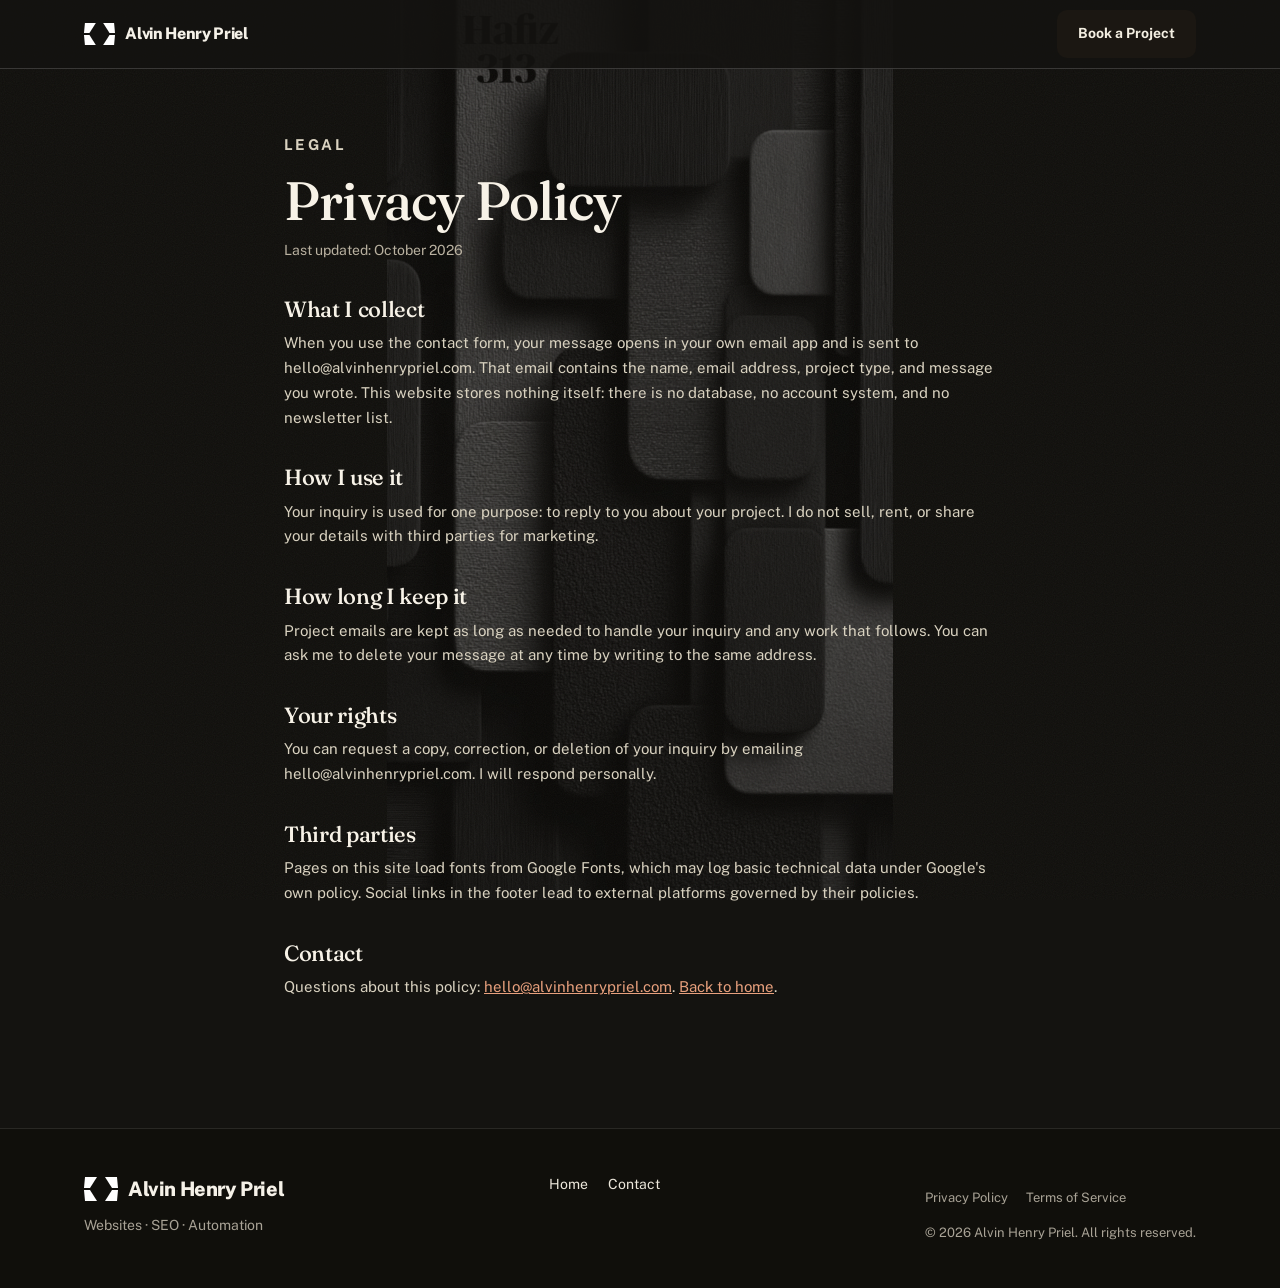
==== privacy.html @ 28865b1a "Redesign: editorial system, Public Sans, services-as-system, feature work layout, approach/tools/exp" ====
<!DOCTYPE html>
<html lang="en">
<head>
<meta charset="UTF-8" />
<meta name="viewport" content="width=device-width, initial-scale=1.0" />
<title>Privacy Policy · Alvin Henry Priel</title>
<meta name="description" content="Privacy policy for alvinhenrypriel.com. How contact inquiries are handled." />
<link rel="preconnect" href="https://fonts.googleapis.com">
<link rel="preconnect" href="https://fonts.gstatic.com" crossorigin>
<link href="https://fonts.googleapis.com/css2?family=Fraunces:opsz,wght@9..144,400;9..144,500;9..144,600&family=Public+Sans:wght@400;500;600;700;800&display=swap" rel="stylesheet">
<link rel="stylesheet" href="styles.css">
<link rel="icon" href="assets/logo-mark.svg" type="image/svg+xml">
</head>
<body>
<a class="skip" href="#main">Skip to content</a>
<header class="site-header">
  <div class="wrap header-inner">
    <a href="index.html#home" class="brand" aria-label="Alvin Henry Priel home">
      <img class="brand-mark-img" src="assets/logo-mark.svg" alt="" width="34" height="24" />
      <span class="brand-name">Alvin Henry Priel</span>
    </a>
    <div class="header-actions">
      <a href="index.html#contact" class="btn btn-dark btn-sm">Book a Project</a>
    </div>
  </div>
</header>
<main id="main">
  <div class="wrap legal">
    <p class="kicker">Legal</p>
    <h1>Privacy Policy</h1>
    <p class="updated">Last updated: October 2026</p>
    <h2>What I collect</h2>
    <p>When you use the contact form, your message opens in your own email app and is sent to hello@alvinhenrypriel.com. That email contains the name, email address, project type, and message you wrote. This website stores nothing itself: there is no database, no account system, and no newsletter list.</p>
    <h2>How I use it</h2>
    <p>Your inquiry is used for one purpose: to reply to you about your project. I do not sell, rent, or share your details with third parties for marketing.</p>
    <h2>How long I keep it</h2>
    <p>Project emails are kept as long as needed to handle your inquiry and any work that follows. You can ask me to delete your message at any time by writing to the same address.</p>
    <h2>Your rights</h2>
    <p>You can request a copy, correction, or deletion of your inquiry by emailing hello@alvinhenrypriel.com. I will respond personally.</p>
    <h2>Third parties</h2>
    <p>Pages on this site load fonts from Google Fonts, which may log basic technical data under Google's own policy. Social links in the footer lead to external platforms governed by their policies.</p>
    <h2>Contact</h2>
    <p>Questions about this policy: <a href="mailto:hello@alvinhenrypriel.com">hello@alvinhenrypriel.com</a>. <a href="index.html#home">Back to home</a>.</p>
  </div>
</main>
<footer class="footer">
  <div class="wrap footer-inner">
    <div class="foot-brand">
      <p class="foot-logo"><img src="assets/logo-mark.svg" alt="Alvin Henry Priel logo" width="40" height="28" /><span>Alvin Henry Priel</span></p>
      <p class="foot-sub">Websites · SEO · Automation</p>
    </div>
    <nav class="foot-nav" aria-label="Footer">
      <a href="index.html#home">Home</a>
      <a href="index.html#contact">Contact</a>
    </nav>
    <div class="foot-right">
      <div class="foot-legal">
        <a href="privacy.html">Privacy Policy</a>
        <a href="terms.html">Terms of Service</a>
      </div>
      <p class="foot-small">© <span id="year">2026</span> Alvin Henry Priel. All rights reserved.</p>
    </div>
  </div>
</footer>
<script>document.getElementById('year').textContent=new Date().getFullYear();</script>
</body>
</html>
---- styles.css ----
/* Alvin Henry Priel, editorial system.
   Texture backdrop, warm paper surfaces, one vermilion accent.
   Borders carry separation. No shadows, no gradients. */
:root{
  --paper:#F3EEE1;
  --paper-deep:#EAE2D2;
  --card:#F6F1E6;
  --ink:#1B1712;
  --ink-soft:#3A332A;
  --muted:#6E6455;
  --line:#D8CDB6;
  --line-light:rgba(255,255,255,.16);
  --accent:#C7430D;
  --accent-deep:#9E3206;
  --moss:#2F6B4F;
  --form-bg:#171D24;
  --form-field:#20272F;
  --form-line:#333E48;
  --form-text:#F2F5F4;
  --form-dim:#8A96A1;
  --form-focus:#22DD77;
  --form-btn:#00D563;
  --radius:12px;
  --radius-sm:8px;
  --font-display:"Fraunces",Georgia,"Times New Roman",serif;
  --font-body:"Public Sans",-apple-system,"Segoe UI",Roboto,sans-serif;
  --wrap:1160px;
}
*{box-sizing:border-box}
html{scroll-behavior:smooth}
body{
  margin:0;color:#F3EEE2;
  font-family:var(--font-body);font-size:16px;line-height:1.65;
  -webkit-font-smoothing:antialiased;overflow-x:hidden;
  background-color:#141310;
  background-image:url("assets/section-bg.jpg");
  background-size:contain;background-position:center top;background-repeat:no-repeat;
  background-attachment:fixed;
}
body::before{
  content:"";position:fixed;inset:0;pointer-events:none;z-index:0;
  background:rgba(15,14,11,.70);
}
body::after{
  content:"";position:fixed;inset:0;pointer-events:none;z-index:0;opacity:.06;
  background-image:url("data:image/svg+xml,%3Csvg xmlns='http://www.w3.org/2000/svg' width='140' height='140'%3E%3Cfilter id='n'%3E%3CfeTurbulence type='fractalNoise' baseFrequency='.9' numOctaves='2'/%3E%3C/filter%3E%3Crect width='140' height='140' filter='url(%23n)' opacity='.9'/%3E%3C/svg%3E");
}
main,.site-header,.footer{position:relative;z-index:1}
h1,h2,h3{font-family:var(--font-display);line-height:1.06;letter-spacing:-.015em;margin:0;font-weight:500}
p{margin:0}
a{color:inherit}
img{max-width:100%;display:block}
.wrap{max-width:var(--wrap);margin:0 auto;padding:0 24px}
.skip{position:absolute;left:-999px;background:var(--ink);color:#fff;padding:8px 14px;z-index:99}
.skip:focus{left:12px;top:12px}
:focus-visible{outline:2px solid var(--accent);outline-offset:3px}

/* header */
.site-header{position:sticky;top:0;z-index:50;background:rgba(20,19,16,.88);border-bottom:1px solid var(--line-light)}
.header-inner{display:flex;align-items:center;justify-content:space-between;height:68px}
.brand{display:flex;align-items:center;gap:10px;text-decoration:none}
.brand-mark-img{display:block;height:22px;width:auto}
.brand-name{font-weight:800;font-size:16px;letter-spacing:-.02em;font-family:var(--font-body);color:#F5F1E8}
.desktop-nav{display:flex;gap:28px}
.nav-link{text-decoration:none;font-size:14px;font-weight:600;color:#D8D2C2;padding:6px 0;border-bottom:2px solid transparent}
.nav-link.is-active,.nav-link:hover{color:#fff;border-color:var(--accent)}
.header-actions{display:flex;align-items:center;gap:12px}
.menu-btn{display:none;background:none;border:1px solid rgba(255,255,255,.25);border-radius:var(--radius-sm);width:42px;height:42px;cursor:pointer;flex-direction:column;gap:6px;align-items:center;justify-content:center}
.menu-btn span{display:block;width:18px;height:2px;background:#fff}
.mobile-menu{border-top:1px solid rgba(255,255,255,.12);padding:12px 24px 20px;background:#171512}
.mobile-menu nav{display:flex;flex-direction:column;gap:4px}
.mobile-menu a{padding:12px 4px;text-decoration:none;font-weight:600;font-size:18px;border-bottom:1px solid rgba(255,255,255,.12);color:#F5F1E8}
.mobile-menu a.btn{border:none;margin-top:12px;text-align:center}

/* buttons */
.btn{display:inline-flex;align-items:center;justify-content:center;gap:8px;text-decoration:none;font-weight:700;font-size:15px;padding:15px 26px;border-radius:10px;border:1px solid transparent;cursor:pointer;transition:background .18s ease,border-color .18s ease}
.btn-dark{background:var(--ink);color:var(--paper)}
.btn-dark:hover{background:#000}
.btn-accent{background:var(--accent);color:#fff}
.btn-accent:hover{background:var(--accent-deep)}
.btn-ghost{border-color:rgba(255,255,255,.3);background:transparent;color:#fff}
.btn-ghost:hover{border-color:#fff}
.btn-sm{padding:11px 20px;font-size:14px}
.btn-full{width:100%}
.center{justify-content:center}

/* hero */
.hero{padding:88px 24px 32px;position:relative;z-index:1}
.hero-grid{display:grid;grid-template-columns:1.1fr .9fr;gap:64px;align-items:center}
.hero-name{font-size:clamp(52px,7.5vw,100px);color:#F7F2E7;text-shadow:0 2px 24px rgba(0,0,0,.45)}
.hero-role{margin-top:18px;font-size:13px;font-weight:700;letter-spacing:.14em;text-transform:uppercase;color:#E8A07D}
.hero-statement{font-family:var(--font-display);font-size:clamp(25px,3.2vw,38px);line-height:1.16;margin-top:18px;color:#F7F2E7;text-shadow:0 2px 20px rgba(0,0,0,.4)}
.hero-statement::after{content:"";display:block;width:56px;height:3px;background:var(--accent);margin-top:20px;border-radius:2px}
.hero-sub{margin-top:20px;color:#D9D2C0;font-size:17px;max-width:44ch}
.hero-ctas{display:flex;gap:12px;margin-top:30px;flex-wrap:wrap}
.hero-meta{display:flex;gap:36px;margin-top:38px;padding-top:24px;border-top:1px solid var(--line-light)}
.meta-item strong{display:block;font-size:14px;color:#F3EEE2}
.meta-item span{font-size:13px;color:#B9B1A0}

/* portrait, editorial frame */
.hero-visual{position:relative}
.portrait-frame{position:relative;margin:0;background:#23211B;border-radius:14px;overflow:hidden;border:1px solid rgba(255,255,255,.16);aspect-ratio:4/5;max-width:400px;margin-left:auto}
.portrait-frame img{width:100%;height:100%;object-fit:cover;object-position:center 18%;position:relative;z-index:2}
.portrait-frame img.img-missing{display:none}
.portrait-fallback{position:absolute;inset:0;display:flex;flex-direction:column;align-items:center;justify-content:center;gap:14px;background:#23211B;color:#CDC7B8;text-align:center;padding:24px}
.pf-initials{font-family:var(--font-display);font-size:64px}
.pf-note{font-size:13px;line-height:1.5}
.pf-note code{background:rgba(255,255,255,.12);padding:2px 6px;border-radius:6px}
.portrait-caption{position:absolute;left:14px;bottom:14px;z-index:3;background:var(--paper);border:1px solid var(--line);border-radius:var(--radius-sm);padding:8px 14px;font-size:13px;font-weight:600;color:var(--ink);display:flex;align-items:center;gap:8px}
.portrait-caption .dot{width:8px;height:8px;border-radius:50%;background:var(--moss);display:inline-block}
.hero-rule{display:flex;align-items:center;gap:14px;margin-top:60px;padding:18px 0;border-top:1px solid var(--line-light);border-bottom:1px solid var(--line-light);font-family:var(--font-display);font-size:18px;letter-spacing:.02em;color:#EDE6D4}
.hero-rule i{color:var(--accent);font-style:normal}

/* sections */
.section{padding:88px 0;position:relative;z-index:1}
.section-band{background:rgba(20,19,15,.42);border-top:1px solid rgba(255,255,255,.10);border-bottom:1px solid rgba(255,255,255,.10)}
.kicker{font-size:12px;font-weight:700;letter-spacing:.16em;text-transform:uppercase;color:#E8875A;margin:0 0 14px}
.section-title{font-size:clamp(30px,4vw,50px);max-width:18ch;color:#F7F2E7;text-shadow:0 2px 22px rgba(0,0,0,.5)}
.section-lead{color:#CFC7B4;margin-top:14px;max-width:58ch;font-size:17px}
.narrow{max-width:780px}

/* services as one system */
.system-flow{margin-top:36px;border:1px solid var(--line-light);border-radius:var(--radius);padding:22px 24px;background:rgba(18,17,13,.55)}
.flow-label{font-size:12px;font-weight:700;letter-spacing:.14em;text-transform:uppercase;color:#B9B1A0;margin-bottom:12px}
.flow-track{display:flex;flex-wrap:wrap;align-items:center;gap:10px;font-weight:700;font-size:15px;color:#F5F1E8}
.flow-track .sep{color:var(--accent);font-weight:400}
.flow-note{margin-top:12px;font-size:14px;color:#B9B1A0}
.service-rows{margin-top:8px;border-top:1px solid var(--line-light)}
.service-row{display:grid;grid-template-columns:88px 1fr;gap:24px;padding:36px 0;border-bottom:1px solid var(--line-light)}
.service-no{font-family:var(--font-display);font-size:15px;color:#E8A07D;padding-top:6px}
.service-row h3{font-size:clamp(24px,2.8vw,32px);margin-bottom:10px;color:#F7F2E7}
.service-row .lede{font-size:16px;color:#D9D2C0;max-width:60ch}
.cap-list{list-style:none;margin:20px 0 0;padding:0;display:flex;flex-wrap:wrap;gap:8px}
.cap-list li{font-size:13px;font-weight:600;color:#EDE6D4;border:1px solid var(--line-light);border-radius:6px;padding:8px 13px;background:rgba(255,255,255,.04)}

/* work, editorial feature layout */
.work-head{display:flex;justify-content:space-between;gap:32px;align-items:end;flex-wrap:wrap}
.work-feature{margin-top:44px;border:1px solid var(--line-light);border-radius:var(--radius);overflow:hidden;background:rgba(18,17,13,.55)}
.work-feature img{width:100%;aspect-ratio:16/10;object-fit:cover;object-position:top center}
.work-feature-body{display:grid;grid-template-columns:1fr 1fr;gap:32px;padding:34px}
.work-feature-body h3{font-size:clamp(24px,3vw,34px);color:#F7F2E7;margin-bottom:10px}
.work-feature-body p{color:#CFC7B4;font-size:15px}
.work-cat{display:inline-block;font-size:11px;font-weight:700;letter-spacing:.14em;text-transform:uppercase;color:#E8A07D;margin-bottom:12px}
.work-duo{display:grid;grid-template-columns:1fr 1fr;gap:20px;margin-top:20px}
.work-card{border:1px solid var(--line-light);border-radius:var(--radius);overflow:hidden;background:rgba(18,17,13,.55)}
.work-card img{width:100%;aspect-ratio:4/3;object-fit:cover;object-position:top center;display:block}
.work-card img.fit-tall{object-fit:contain;object-position:center;background:#171512}
.work-card-body{padding:26px}
.work-card-body h3{font-size:22px;color:#F7F2E7;margin-bottom:8px}
.work-card-body p{font-size:14px;color:#CFC7B4}
.text-btn{display:inline-block;margin-top:16px;font-weight:700;font-size:14px;color:#F5F1E8;text-decoration:none;border-bottom:2px solid var(--accent);padding-bottom:2px;background:none;border-top:none;border-left:none;border-right:none;cursor:pointer;font-family:var(--font-body)}
.text-btn:hover{color:#E8A07D}

/* approach */
.principles{margin-top:36px;border-top:1px solid var(--line-light)}
.principle{display:grid;grid-template-columns:140px 1fr;gap:24px;padding:28px 0;border-bottom:1px solid var(--line-light);align-items:baseline}
.principle h3{font-size:13px;font-weight:700;letter-spacing:.16em;text-transform:uppercase;font-family:var(--font-body);color:#E8A07D}
.principle p{font-family:var(--font-display);font-size:clamp(20px,2.4vw,27px);line-height:1.35;color:#F7F2E7;max-width:30ch}

/* process stair-step */
.steps{list-style:none;margin:48px 0 0;padding:0 0 80px;display:grid;grid-template-columns:repeat(5,1fr);gap:16px;position:relative}
.steps::before{content:"";position:absolute;top:34px;left:4%;right:4%;height:2px;background:rgba(255,255,255,.22);z-index:0}
.step{position:relative;z-index:1;background:var(--card);color:var(--ink);border:1px solid var(--line);border-radius:var(--radius);padding:22px 18px}
.steps .step:nth-child(2){transform:translateY(18px)}
.steps .step:nth-child(3){transform:translateY(36px)}
.steps .step:nth-child(4){transform:translateY(54px)}
.steps .step:nth-child(5){transform:translateY(72px)}
.step-no{font-family:var(--font-display);font-size:13px;font-weight:600;background:var(--ink);color:var(--paper);display:inline-block;padding:6px 10px;border-radius:8px;margin-bottom:14px}
.step:nth-child(3) .step-no{background:var(--accent)}
.step h3{font-size:22px;margin-bottom:8px}
.step p{font-size:14px;color:var(--ink-soft)}
.step-arrow{position:absolute;right:-14px;top:30px;background:var(--paper);border:1px solid var(--line);width:28px;height:28px;border-radius:50%;display:flex;align-items:center;justify-content:center;font-size:14px;z-index:2;color:var(--ink)}
.step:last-child .step-arrow{background:var(--accent);color:#fff;border-color:var(--accent)}
.steps-caption{margin-top:8px;font-size:13px;letter-spacing:.08em;text-transform:uppercase;color:#CFC7B4;text-align:center}

/* tools */
.tool-groups{display:grid;grid-template-columns:repeat(5,1fr);gap:16px;margin-top:36px}
.tool-group{border-top:2px solid var(--accent);padding-top:16px}
.tool-group h3{font-size:13px;font-weight:700;letter-spacing:.14em;text-transform:uppercase;font-family:var(--font-body);color:#EDE6D4;margin-bottom:10px}
.tool-group ul{list-style:none;margin:0;padding:0;display:grid;gap:8px;font-size:14px;color:#B9B1A0}

/* about */
.about-grid{display:grid;grid-template-columns:.8fr 1.2fr;gap:56px;align-items:start}
.portrait-frame.small{max-width:100%}
.about-quote{font-family:var(--font-display);font-size:clamp(22px,2.8vw,30px);line-height:1.35;color:#F7F2E7;margin:20px 0}
.about-quote::before{content:"\201C";display:block;font-size:56px;line-height:1;color:var(--accent)}
.about-text{color:#D9D2C0;margin-top:14px;max-width:56ch}
.about-points{display:flex;flex-wrap:wrap;gap:10px;margin-top:22px}
.about-points span{font-size:13px;font-weight:600;color:#EDE6D4;border:1px solid var(--line-light);padding:9px 14px;border-radius:6px;background:rgba(255,255,255,.04)}

/* testimonials, honest */
.quotes-empty{border:1px dashed rgba(255,255,255,.3);border-radius:var(--radius);padding:28px;margin-top:28px;background:rgba(18,17,13,.4)}
.quotes-empty strong{font-size:16px;color:#F7F2E7}
.quotes-empty p{color:#B9B1A0;font-size:15px;margin-top:6px}

/* exploring */
.explore-list{list-style:none;margin:28px 0 0;padding:0;border-top:1px solid var(--line-light)}
.explore-list li{display:flex;gap:18px;align-items:baseline;padding:18px 0;border-bottom:1px solid var(--line-light);font-size:16px;color:#EDE6D4}
.explore-list .n{font-family:var(--font-display);font-size:14px;color:#E8A07D}

/* final cta */
.final-cta{position:relative;color:#F5F1E8;border-radius:16px;padding:clamp(48px,7vw,96px) clamp(28px,5vw,64px);text-align:center;overflow:hidden;background:rgba(18,17,13,.66);border:1px solid rgba(255,255,255,.16)}
.final-cta h2{font-size:clamp(30px,4.6vw,52px);max-width:20ch;margin:0 auto}
.final-cta p{color:#B9B2A2;margin:16px auto 0;max-width:52ch}
.final-cta .hero-ctas{margin-top:30px}

/* contact */
.contact-grid{display:grid;grid-template-columns:.9fr 1.1fr;gap:56px;align-items:start}
.contact-lines{list-style:none;margin:28px 0 0;padding:0;display:grid;gap:18px}
.contact-lines li{display:grid;gap:4px;padding-top:16px;border-top:1px solid var(--line-light)}
.contact-lines strong{font-size:12px;letter-spacing:.14em;text-transform:uppercase;color:#B9B1A0}
.contact-lines a,.contact-lines span{color:#F3EEE2}
.contact-lines a{font-weight:600}
.socials a{margin-right:4px}
.contact-form{background:var(--form-bg);border:1px solid rgba(255,255,255,.12);border-radius:14px;padding:28px;color:#EDF1F1;color-scheme:dark}
.field-row{display:grid;grid-template-columns:1fr 1fr;gap:14px}
.field{display:grid;gap:8px;margin-bottom:16px}
.field label{font-size:13px;font-weight:600;color:#DDE4E4}
.field input,.field select,.field textarea{font:inherit;font-size:15px;padding:13px 14px;border:1px solid var(--form-line);border-radius:var(--radius-sm);background:var(--form-field);color:var(--form-text);width:100%}
.field input::placeholder,.field textarea::placeholder{color:var(--form-dim)}
.field select:invalid{color:var(--form-dim)}
.field input:focus,.field select:focus,.field textarea:focus{outline:2px solid var(--form-focus);border-color:var(--form-focus);background:#232C35}
.field .error-msg{display:none;font-size:13px;color:#FF8A8A}
.field.invalid .error-msg{display:block}
.field.invalid input,.field.invalid textarea,.field.invalid select{border-color:#C0392B}
.contact-form .btn-dark{background:var(--form-btn);border-color:var(--form-btn);color:#06210F}
.contact-form .btn-dark:hover{background:#00B958;border-color:#00B958}
.form-note{font-size:14px;color:#9AA6B1;margin-top:12px;min-height:20px}

/* footer */
.footer{background:rgba(16,15,12,.82);border-top:1px solid rgba(255,255,255,.10);margin-top:40px;color:#EDE8DC}
.footer-inner{display:flex;justify-content:space-between;gap:32px;padding:44px 24px;align-items:start;flex-wrap:wrap}
.foot-logo{display:flex;align-items:center;gap:10px;margin:0;font-weight:800;font-size:20px;letter-spacing:-.02em;color:#F5F1E8;font-family:var(--font-body)}
.foot-logo img{display:block;height:24px;width:auto}
.foot-sub{color:#A9A396;font-size:14px;margin-top:8px}
.foot-nav{display:flex;gap:20px;flex-wrap:wrap}
.foot-nav a{color:#EDE8DC;text-decoration:none;font-size:14px}
.foot-nav a:hover{text-decoration:underline}
.foot-right{text-align:right}
.foot-legal{display:flex;gap:18px;margin-top:14px;font-size:13px}
.foot-legal a{color:#A9A396;text-decoration:none}
.foot-legal a:hover{color:#EDE8DC}
.foot-small{font-size:13px;color:#A9A396;margin-top:14px}

/* modal */
.modal{position:fixed;inset:0;z-index:100;display:flex;align-items:center;justify-content:center;padding:20px}
.modal[hidden]{display:none}
.modal-backdrop{position:absolute;inset:0;background:rgba(15,14,11,.7)}
.modal-card{position:relative;background:var(--card);color:var(--ink);border:1px solid var(--line);border-radius:14px;max-width:600px;width:100%;max-height:88vh;overflow:auto;padding:34px}
.modal-close{position:absolute;top:14px;right:14px;border:1px solid var(--line);background:var(--card);color:var(--ink);border-radius:50%;width:38px;height:38px;cursor:pointer;font-size:15px}
.case-list{margin:18px 0;padding:0;list-style:none;display:grid;gap:16px;font-size:15px}
.case-list li{border-top:1px solid var(--line);padding-top:12px}
.case-list strong{display:block;font-size:12px;letter-spacing:.12em;text-transform:uppercase;color:var(--accent);margin-bottom:4px}
.modal-note{font-size:14px;color:var(--muted);margin:16px 0 20px}

/* legal pages */
.legal{max-width:760px;padding:64px 24px 88px}
.legal h1{font-size:clamp(34px,5vw,54px);color:#F7F2E7}
.legal .updated{color:#B9B1A0;font-size:14px;margin-top:10px}
.legal h2{font-size:22px;color:#F7F2E7;margin:36px 0 10px}
.legal p,.legal li{color:#D9D2C0;font-size:15px}
.legal ul{padding-left:20px;display:grid;gap:8px}
.legal a{color:#E8A07D}

/* reveal, restrained */
.reveal{opacity:0;transform:translateY(18px);transition:opacity .6s ease,transform .6s ease}
.reveal.in{opacity:1;transform:none}
.steps .step.reveal.in:nth-child(2){transform:translateY(18px)}
.steps .step.reveal.in:nth-child(3){transform:translateY(36px)}
.steps .step.reveal.in:nth-child(4){transform:translateY(54px)}
.steps .step.reveal.in:nth-child(5){transform:translateY(72px)}

@media(max-width:1020px){
  .tool-groups{grid-template-columns:repeat(3,1fr)}
  .work-feature-body{grid-template-columns:1fr}
}
@media(max-width:960px){
  body{background-attachment:scroll;background-size:100% auto;background-repeat:no-repeat;background-position:center top}
  .desktop-nav{display:none}
  .menu-btn{display:flex}
  .brand-name{display:none}
  .hero-grid,.about-grid,.contact-grid{grid-template-columns:1fr}
  .hero{padding-top:48px}
  .portrait-frame{max-width:100%}
  .service-row{grid-template-columns:1fr;gap:10px}
  .work-duo{grid-template-columns:1fr}
  .principle{grid-template-columns:1fr;gap:8px}
  .tool-groups{grid-template-columns:1fr 1fr}
  .steps{grid-template-columns:1fr;padding-bottom:0}
  .steps::before{left:27px;right:auto;top:4%;bottom:4%;width:2px;height:auto}
  .steps .step:nth-child(n){transform:none}
  .steps .step.reveal.in:nth-child(n){transform:none}
  .step{margin-left:0}
  .step-arrow{display:none}
  .field-row{grid-template-columns:1fr}
  .footer-inner{flex-direction:column}
  .foot-right{text-align:left}
  .hero-meta{flex-wrap:wrap;gap:18px}
}
@media(prefers-reduced-motion:reduce){
  html{scroll-behavior:auto}
  .reveal{opacity:1;transform:none;transition:none}
}
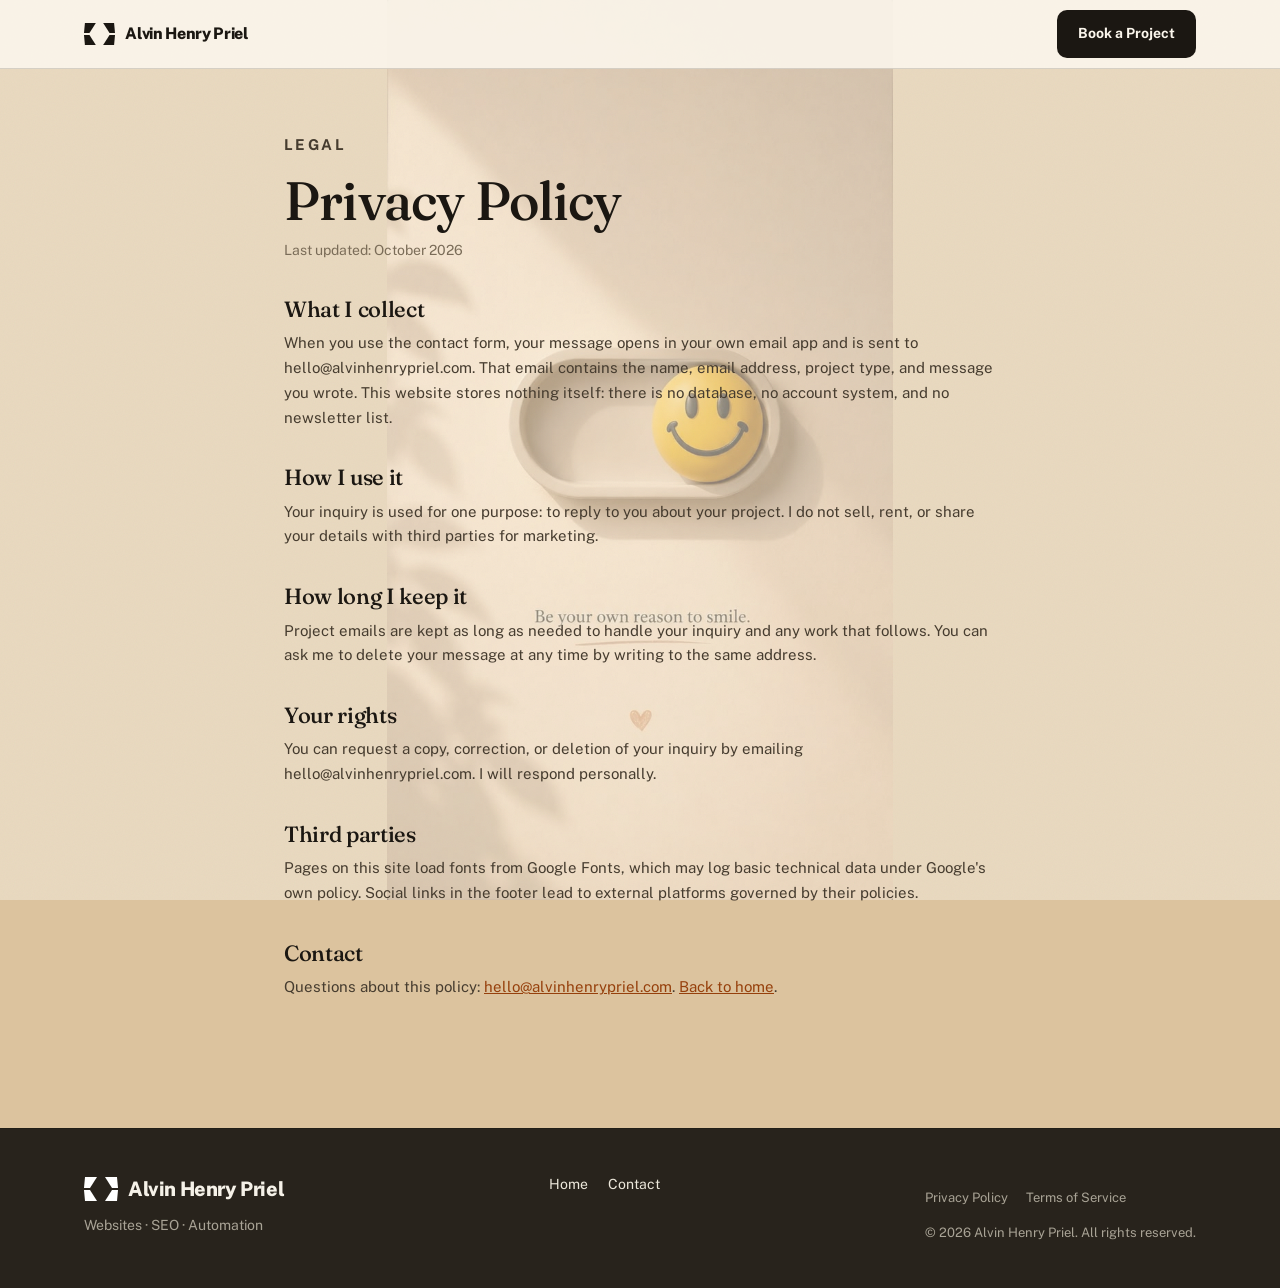
==== commit 2477a4b4: "Swap to official light background, invert to warm light theme, dark logo lockup for header" ====
--- a/privacy.html
+++ b/privacy.html
@@ -9,14 +9,14 @@
 <link rel="preconnect" href="https://fonts.gstatic.com" crossorigin>
 <link href="https://fonts.googleapis.com/css2?family=Fraunces:opsz,wght@9..144,400;9..144,500;9..144,600&family=Public+Sans:wght@400;500;600;700;800&display=swap" rel="stylesheet">
 <link rel="stylesheet" href="styles.css">
-<link rel="icon" href="assets/logo-mark.svg" type="image/svg+xml">
+<link rel="icon" href="assets/logo-mark-dark.svg" type="image/svg+xml">
 </head>
 <body>
 <a class="skip" href="#main">Skip to content</a>
 <header class="site-header">
   <div class="wrap header-inner">
     <a href="index.html#home" class="brand" aria-label="Alvin Henry Priel home">
-      <img class="brand-mark-img" src="assets/logo-mark.svg" alt="" width="34" height="24" />
+      <img class="brand-mark-img" src="assets/logo-mark-dark.svg" alt="" width="34" height="24" />
       <span class="brand-name">Alvin Henry Priel</span>
     </a>
     <div class="header-actions">
--- a/styles.css
+++ b/styles.css
@@ -1,18 +1,18 @@
-/* Alvin Henry Priel, editorial system.
-   Texture backdrop, warm paper surfaces, one vermilion accent.
-   Borders carry separation. No shadows, no gradients. */
+/* Alvin Henry Priel, editorial system on warm light texture.
+   Official background: assets/site-background.jpg, fitted never stretched.
+   Warm paper surfaces, one vermilion accent. Borders carry separation. */
 :root{
-  --paper:#F3EEE1;
-  --paper-deep:#EAE2D2;
-  --card:#F6F1E6;
+  --paper:#FBF6EC;
+  --card:#FDFAF3;
   --ink:#1B1712;
-  --ink-soft:#3A332A;
-  --muted:#6E6455;
-  --line:#D8CDB6;
-  --line-light:rgba(255,255,255,.16);
+  --ink-soft:#463C2F;
+  --muted:#7A6C58;
+  --line:rgba(27,23,18,.16);
+  --line-strong:rgba(27,23,18,.32);
   --accent:#C7430D;
-  --accent-deep:#9E3206;
+  --accent-deep:#96400C;
   --moss:#2F6B4F;
+  --panel-dark:rgba(24,21,16,.88);
   --form-bg:#171D24;
   --form-field:#20272F;
   --form-line:#333E48;
@@ -29,23 +29,25 @@
 *{box-sizing:border-box}
 html{scroll-behavior:smooth}
 body{
-  margin:0;color:#F3EEE2;
+  margin:0;color:var(--ink);
   font-family:var(--font-body);font-size:16px;line-height:1.65;
   -webkit-font-smoothing:antialiased;overflow-x:hidden;
-  background-color:#141310;
-  background-image:url("assets/section-bg.jpg");
+  background-color:#DCC39E;
+  background-image:url("assets/site-background.jpg");
   background-size:contain;background-position:center top;background-repeat:no-repeat;
   background-attachment:fixed;
 }
+/* soft warm veil so text stays readable without changing the image character */
 body::before{
   content:"";position:fixed;inset:0;pointer-events:none;z-index:0;
-  background:rgba(15,14,11,.70);
+  background:rgba(246,238,222,.52);
 }
 body::after{
-  content:"";position:fixed;inset:0;pointer-events:none;z-index:0;opacity:.06;
+  content:"";position:fixed;inset:0;pointer-events:none;z-index:0;opacity:.05;
   background-image:url("data:image/svg+xml,%3Csvg xmlns='http://www.w3.org/2000/svg' width='140' height='140'%3E%3Cfilter id='n'%3E%3CfeTurbulence type='fractalNoise' baseFrequency='.9' numOctaves='2'/%3E%3C/filter%3E%3Crect width='140' height='140' filter='url(%23n)' opacity='.9'/%3E%3C/svg%3E");
 }
 main,.site-header,.footer{position:relative;z-index:1}
+::selection{background:var(--accent);color:#fff}
 h1,h2,h3{font-family:var(--font-display);line-height:1.06;letter-spacing:-.015em;margin:0;font-weight:500}
 p{margin:0}
 a{color:inherit}
@@ -56,20 +58,20 @@
 :focus-visible{outline:2px solid var(--accent);outline-offset:3px}
 
 /* header */
-.site-header{position:sticky;top:0;z-index:50;background:rgba(20,19,16,.88);border-bottom:1px solid var(--line-light)}
+.site-header{position:sticky;top:0;z-index:50;background:rgba(251,246,236,.9);border-bottom:1px solid var(--line)}
 .header-inner{display:flex;align-items:center;justify-content:space-between;height:68px}
 .brand{display:flex;align-items:center;gap:10px;text-decoration:none}
 .brand-mark-img{display:block;height:22px;width:auto}
-.brand-name{font-weight:800;font-size:16px;letter-spacing:-.02em;font-family:var(--font-body);color:#F5F1E8}
+.brand-name{font-weight:800;font-size:16px;letter-spacing:-.02em;font-family:var(--font-body);color:var(--ink)}
 .desktop-nav{display:flex;gap:28px}
-.nav-link{text-decoration:none;font-size:14px;font-weight:600;color:#D8D2C2;padding:6px 0;border-bottom:2px solid transparent}
-.nav-link.is-active,.nav-link:hover{color:#fff;border-color:var(--accent)}
+.nav-link{text-decoration:none;font-size:14px;font-weight:600;color:var(--ink-soft);padding:6px 0;border-bottom:2px solid transparent}
+.nav-link.is-active,.nav-link:hover{color:var(--ink);border-color:var(--accent)}
 .header-actions{display:flex;align-items:center;gap:12px}
-.menu-btn{display:none;background:none;border:1px solid rgba(255,255,255,.25);border-radius:var(--radius-sm);width:42px;height:42px;cursor:pointer;flex-direction:column;gap:6px;align-items:center;justify-content:center}
-.menu-btn span{display:block;width:18px;height:2px;background:#fff}
-.mobile-menu{border-top:1px solid rgba(255,255,255,.12);padding:12px 24px 20px;background:#171512}
+.menu-btn{display:none;background:none;border:1px solid var(--line-strong);border-radius:var(--radius-sm);width:42px;height:42px;cursor:pointer;flex-direction:column;gap:6px;align-items:center;justify-content:center}
+.menu-btn span{display:block;width:18px;height:2px;background:var(--ink)}
+.mobile-menu{border-top:1px solid var(--line);padding:12px 24px 20px;background:var(--paper)}
 .mobile-menu nav{display:flex;flex-direction:column;gap:4px}
-.mobile-menu a{padding:12px 4px;text-decoration:none;font-weight:600;font-size:18px;border-bottom:1px solid rgba(255,255,255,.12);color:#F5F1E8}
+.mobile-menu a{padding:12px 4px;text-decoration:none;font-weight:600;font-size:18px;border-bottom:1px solid var(--line);color:var(--ink)}
 .mobile-menu a.btn{border:none;margin-top:12px;text-align:center}
 
 /* buttons */
@@ -78,8 +80,8 @@
 .btn-dark:hover{background:#000}
 .btn-accent{background:var(--accent);color:#fff}
 .btn-accent:hover{background:var(--accent-deep)}
-.btn-ghost{border-color:rgba(255,255,255,.3);background:transparent;color:#fff}
-.btn-ghost:hover{border-color:#fff}
+.btn-ghost{border-color:var(--line-strong);background:rgba(251,246,236,.5);color:var(--ink)}
+.btn-ghost:hover{border-color:var(--ink)}
 .btn-sm{padding:11px 20px;font-size:14px}
 .btn-full{width:100%}
 .center{justify-content:center}
@@ -87,80 +89,80 @@
 /* hero */
 .hero{padding:88px 24px 32px;position:relative;z-index:1}
 .hero-grid{display:grid;grid-template-columns:1.1fr .9fr;gap:64px;align-items:center}
-.hero-name{font-size:clamp(52px,7.5vw,100px);color:#F7F2E7;text-shadow:0 2px 24px rgba(0,0,0,.45)}
-.hero-role{margin-top:18px;font-size:13px;font-weight:700;letter-spacing:.14em;text-transform:uppercase;color:#E8A07D}
-.hero-statement{font-family:var(--font-display);font-size:clamp(25px,3.2vw,38px);line-height:1.16;margin-top:18px;color:#F7F2E7;text-shadow:0 2px 20px rgba(0,0,0,.4)}
+.hero-name{font-size:clamp(52px,7.5vw,100px);color:var(--ink)}
+.hero-role{margin-top:18px;font-size:13px;font-weight:700;letter-spacing:.14em;text-transform:uppercase;color:var(--accent-deep)}
+.hero-statement{font-family:var(--font-display);font-size:clamp(25px,3.2vw,38px);line-height:1.16;margin-top:18px;color:var(--ink)}
 .hero-statement::after{content:"";display:block;width:56px;height:3px;background:var(--accent);margin-top:20px;border-radius:2px}
-.hero-sub{margin-top:20px;color:#D9D2C0;font-size:17px;max-width:44ch}
+.hero-sub{margin-top:20px;color:var(--ink-soft);font-size:17px;max-width:44ch}
 .hero-ctas{display:flex;gap:12px;margin-top:30px;flex-wrap:wrap}
-.hero-meta{display:flex;gap:36px;margin-top:38px;padding-top:24px;border-top:1px solid var(--line-light)}
-.meta-item strong{display:block;font-size:14px;color:#F3EEE2}
-.meta-item span{font-size:13px;color:#B9B1A0}
+.hero-meta{display:flex;gap:36px;margin-top:38px;padding-top:24px;border-top:1px solid var(--line-strong)}
+.meta-item strong{display:block;font-size:14px;color:var(--ink)}
+.meta-item span{font-size:13px;color:var(--muted)}
 
 /* portrait, editorial frame */
 .hero-visual{position:relative}
-.portrait-frame{position:relative;margin:0;background:#23211B;border-radius:14px;overflow:hidden;border:1px solid rgba(255,255,255,.16);aspect-ratio:4/5;max-width:400px;margin-left:auto}
+.portrait-frame{position:relative;margin:0;background:#EFE4D0;border-radius:14px;overflow:hidden;border:1px solid var(--line-strong);aspect-ratio:4/5;max-width:400px;margin-left:auto}
 .portrait-frame img{width:100%;height:100%;object-fit:cover;object-position:center 18%;position:relative;z-index:2}
 .portrait-frame img.img-missing{display:none}
-.portrait-fallback{position:absolute;inset:0;display:flex;flex-direction:column;align-items:center;justify-content:center;gap:14px;background:#23211B;color:#CDC7B8;text-align:center;padding:24px}
+.portrait-fallback{position:absolute;inset:0;display:flex;flex-direction:column;align-items:center;justify-content:center;gap:14px;background:#EFE4D0;color:var(--muted);text-align:center;padding:24px}
 .pf-initials{font-family:var(--font-display);font-size:64px}
 .pf-note{font-size:13px;line-height:1.5}
-.pf-note code{background:rgba(255,255,255,.12);padding:2px 6px;border-radius:6px}
-.portrait-caption{position:absolute;left:14px;bottom:14px;z-index:3;background:var(--paper);border:1px solid var(--line);border-radius:var(--radius-sm);padding:8px 14px;font-size:13px;font-weight:600;color:var(--ink);display:flex;align-items:center;gap:8px}
+.pf-note code{background:rgba(27,23,18,.08);padding:2px 6px;border-radius:6px}
+.portrait-caption{position:absolute;left:14px;bottom:14px;z-index:3;background:var(--paper);border:1px solid var(--line-strong);border-radius:var(--radius-sm);padding:8px 14px;font-size:13px;font-weight:600;color:var(--ink);display:flex;align-items:center;gap:8px}
 .portrait-caption .dot{width:8px;height:8px;border-radius:50%;background:var(--moss);display:inline-block}
-.hero-rule{display:flex;align-items:center;gap:14px;margin-top:60px;padding:18px 0;border-top:1px solid var(--line-light);border-bottom:1px solid var(--line-light);font-family:var(--font-display);font-size:18px;letter-spacing:.02em;color:#EDE6D4}
+.hero-rule{display:flex;align-items:center;gap:14px;margin-top:60px;padding:18px 0;border-top:1px solid var(--line-strong);border-bottom:1px solid var(--line-strong);font-family:var(--font-display);font-size:18px;letter-spacing:.02em;color:var(--ink-soft)}
 .hero-rule i{color:var(--accent);font-style:normal}
 
 /* sections */
 .section{padding:88px 0;position:relative;z-index:1}
-.section-band{background:rgba(20,19,15,.42);border-top:1px solid rgba(255,255,255,.10);border-bottom:1px solid rgba(255,255,255,.10)}
-.kicker{font-size:12px;font-weight:700;letter-spacing:.16em;text-transform:uppercase;color:#E8875A;margin:0 0 14px}
-.section-title{font-size:clamp(30px,4vw,50px);max-width:18ch;color:#F7F2E7;text-shadow:0 2px 22px rgba(0,0,0,.5)}
-.section-lead{color:#CFC7B4;margin-top:14px;max-width:58ch;font-size:17px}
+.section-band{background:rgba(251,246,236,.55);border-top:1px solid var(--line);border-bottom:1px solid var(--line)}
+.kicker{font-size:12px;font-weight:700;letter-spacing:.16em;text-transform:uppercase;color:var(--accent-deep);margin:0 0 14px}
+.section-title{font-size:clamp(30px,4vw,50px);max-width:18ch;color:var(--ink)}
+.section-lead{color:var(--ink-soft);margin-top:14px;max-width:58ch;font-size:17px}
 .narrow{max-width:780px}
 
 /* services as one system */
-.system-flow{margin-top:36px;border:1px solid var(--line-light);border-radius:var(--radius);padding:22px 24px;background:rgba(18,17,13,.55)}
-.flow-label{font-size:12px;font-weight:700;letter-spacing:.14em;text-transform:uppercase;color:#B9B1A0;margin-bottom:12px}
-.flow-track{display:flex;flex-wrap:wrap;align-items:center;gap:10px;font-weight:700;font-size:15px;color:#F5F1E8}
+.system-flow{margin-top:36px;border:1px solid var(--line-strong);border-radius:var(--radius);padding:22px 24px;background:var(--card)}
+.flow-label{font-size:12px;font-weight:700;letter-spacing:.14em;text-transform:uppercase;color:var(--muted);margin-bottom:12px}
+.flow-track{display:flex;flex-wrap:wrap;align-items:center;gap:10px;font-weight:700;font-size:15px;color:var(--ink)}
 .flow-track .sep{color:var(--accent);font-weight:400}
-.flow-note{margin-top:12px;font-size:14px;color:#B9B1A0}
-.service-rows{margin-top:8px;border-top:1px solid var(--line-light)}
-.service-row{display:grid;grid-template-columns:88px 1fr;gap:24px;padding:36px 0;border-bottom:1px solid var(--line-light)}
-.service-no{font-family:var(--font-display);font-size:15px;color:#E8A07D;padding-top:6px}
-.service-row h3{font-size:clamp(24px,2.8vw,32px);margin-bottom:10px;color:#F7F2E7}
-.service-row .lede{font-size:16px;color:#D9D2C0;max-width:60ch}
+.flow-note{margin-top:12px;font-size:14px;color:var(--muted)}
+.service-rows{margin-top:8px;border-top:1px solid var(--line-strong)}
+.service-row{display:grid;grid-template-columns:88px 1fr;gap:24px;padding:36px 0;border-bottom:1px solid var(--line-strong)}
+.service-no{font-family:var(--font-display);font-size:15px;color:var(--accent-deep);padding-top:6px}
+.service-row h3{font-size:clamp(24px,2.8vw,32px);margin-bottom:10px;color:var(--ink)}
+.service-row .lede{font-size:16px;color:var(--ink-soft);max-width:60ch}
 .cap-list{list-style:none;margin:20px 0 0;padding:0;display:flex;flex-wrap:wrap;gap:8px}
-.cap-list li{font-size:13px;font-weight:600;color:#EDE6D4;border:1px solid var(--line-light);border-radius:6px;padding:8px 13px;background:rgba(255,255,255,.04)}
+.cap-list li{font-size:13px;font-weight:600;color:var(--ink-soft);border:1px solid var(--line-strong);border-radius:6px;padding:8px 13px;background:rgba(255,255,255,.4)}
 
 /* work, editorial feature layout */
 .work-head{display:flex;justify-content:space-between;gap:32px;align-items:end;flex-wrap:wrap}
-.work-feature{margin-top:44px;border:1px solid var(--line-light);border-radius:var(--radius);overflow:hidden;background:rgba(18,17,13,.55)}
+.work-feature{margin-top:44px;border:1px solid var(--line-strong);border-radius:var(--radius);overflow:hidden;background:var(--card)}
 .work-feature img{width:100%;aspect-ratio:16/10;object-fit:cover;object-position:top center}
 .work-feature-body{display:grid;grid-template-columns:1fr 1fr;gap:32px;padding:34px}
-.work-feature-body h3{font-size:clamp(24px,3vw,34px);color:#F7F2E7;margin-bottom:10px}
-.work-feature-body p{color:#CFC7B4;font-size:15px}
-.work-cat{display:inline-block;font-size:11px;font-weight:700;letter-spacing:.14em;text-transform:uppercase;color:#E8A07D;margin-bottom:12px}
+.work-feature-body h3{font-size:clamp(24px,3vw,34px);color:var(--ink);margin-bottom:10px}
+.work-feature-body p{color:var(--ink-soft);font-size:15px}
+.work-cat{display:inline-block;font-size:11px;font-weight:700;letter-spacing:.14em;text-transform:uppercase;color:var(--accent-deep);margin-bottom:12px}
 .work-duo{display:grid;grid-template-columns:1fr 1fr;gap:20px;margin-top:20px}
-.work-card{border:1px solid var(--line-light);border-radius:var(--radius);overflow:hidden;background:rgba(18,17,13,.55)}
+.work-card{border:1px solid var(--line-strong);border-radius:var(--radius);overflow:hidden;background:var(--card)}
 .work-card img{width:100%;aspect-ratio:4/3;object-fit:cover;object-position:top center;display:block}
 .work-card img.fit-tall{object-fit:contain;object-position:center;background:#171512}
 .work-card-body{padding:26px}
-.work-card-body h3{font-size:22px;color:#F7F2E7;margin-bottom:8px}
-.work-card-body p{font-size:14px;color:#CFC7B4}
-.text-btn{display:inline-block;margin-top:16px;font-weight:700;font-size:14px;color:#F5F1E8;text-decoration:none;border-bottom:2px solid var(--accent);padding-bottom:2px;background:none;border-top:none;border-left:none;border-right:none;cursor:pointer;font-family:var(--font-body)}
-.text-btn:hover{color:#E8A07D}
+.work-card-body h3{font-size:22px;color:var(--ink);margin-bottom:8px}
+.work-card-body p{font-size:14px;color:var(--ink-soft)}
+.text-btn{display:inline-block;margin-top:16px;font-weight:700;font-size:14px;color:var(--ink);text-decoration:none;border-bottom:2px solid var(--accent);padding-bottom:2px;background:none;border-top:none;border-left:none;border-right:none;cursor:pointer;font-family:var(--font-body)}
+.text-btn:hover{color:var(--accent-deep)}
 
 /* approach */
-.principles{margin-top:36px;border-top:1px solid var(--line-light)}
-.principle{display:grid;grid-template-columns:140px 1fr;gap:24px;padding:28px 0;border-bottom:1px solid var(--line-light);align-items:baseline}
-.principle h3{font-size:13px;font-weight:700;letter-spacing:.16em;text-transform:uppercase;font-family:var(--font-body);color:#E8A07D}
-.principle p{font-family:var(--font-display);font-size:clamp(20px,2.4vw,27px);line-height:1.35;color:#F7F2E7;max-width:30ch}
+.principles{margin-top:36px;border-top:1px solid var(--line-strong)}
+.principle{display:grid;grid-template-columns:140px 1fr;gap:24px;padding:28px 0;border-bottom:1px solid var(--line-strong);align-items:baseline}
+.principle h3{font-size:13px;font-weight:700;letter-spacing:.16em;text-transform:uppercase;font-family:var(--font-body);color:var(--accent-deep)}
+.principle p{font-family:var(--font-display);font-size:clamp(20px,2.4vw,27px);line-height:1.35;color:var(--ink);max-width:30ch}
 
 /* process stair-step */
 .steps{list-style:none;margin:48px 0 0;padding:0 0 80px;display:grid;grid-template-columns:repeat(5,1fr);gap:16px;position:relative}
-.steps::before{content:"";position:absolute;top:34px;left:4%;right:4%;height:2px;background:rgba(255,255,255,.22);z-index:0}
-.step{position:relative;z-index:1;background:var(--card);color:var(--ink);border:1px solid var(--line);border-radius:var(--radius);padding:22px 18px}
+.steps::before{content:"";position:absolute;top:34px;left:4%;right:4%;height:2px;background:var(--line-strong);z-index:0}
+.step{position:relative;z-index:1;background:var(--card);color:var(--ink);border:1px solid var(--line-strong);border-radius:var(--radius);padding:22px 18px}
 .steps .step:nth-child(2){transform:translateY(18px)}
 .steps .step:nth-child(3){transform:translateY(36px)}
 .steps .step:nth-child(4){transform:translateY(54px)}
@@ -169,50 +171,52 @@
 .step:nth-child(3) .step-no{background:var(--accent)}
 .step h3{font-size:22px;margin-bottom:8px}
 .step p{font-size:14px;color:var(--ink-soft)}
-.step-arrow{position:absolute;right:-14px;top:30px;background:var(--paper);border:1px solid var(--line);width:28px;height:28px;border-radius:50%;display:flex;align-items:center;justify-content:center;font-size:14px;z-index:2;color:var(--ink)}
+.step-arrow{position:absolute;right:-14px;top:30px;background:var(--paper);border:1px solid var(--line-strong);width:28px;height:28px;border-radius:50%;display:flex;align-items:center;justify-content:center;font-size:14px;z-index:2;color:var(--ink)}
 .step:last-child .step-arrow{background:var(--accent);color:#fff;border-color:var(--accent)}
-.steps-caption{margin-top:8px;font-size:13px;letter-spacing:.08em;text-transform:uppercase;color:#CFC7B4;text-align:center}
+.steps-caption{margin-top:8px;font-size:13px;letter-spacing:.08em;text-transform:uppercase;color:var(--muted);text-align:center}
 
 /* tools */
 .tool-groups{display:grid;grid-template-columns:repeat(5,1fr);gap:16px;margin-top:36px}
 .tool-group{border-top:2px solid var(--accent);padding-top:16px}
-.tool-group h3{font-size:13px;font-weight:700;letter-spacing:.14em;text-transform:uppercase;font-family:var(--font-body);color:#EDE6D4;margin-bottom:10px}
-.tool-group ul{list-style:none;margin:0;padding:0;display:grid;gap:8px;font-size:14px;color:#B9B1A0}
+.tool-group h3{font-size:13px;font-weight:700;letter-spacing:.14em;text-transform:uppercase;font-family:var(--font-body);color:var(--ink);margin-bottom:10px}
+.tool-group ul{list-style:none;margin:0;padding:0;display:grid;gap:8px;font-size:14px;color:var(--ink-soft)}
 
 /* about */
 .about-grid{display:grid;grid-template-columns:.8fr 1.2fr;gap:56px;align-items:start}
 .portrait-frame.small{max-width:100%}
-.about-quote{font-family:var(--font-display);font-size:clamp(22px,2.8vw,30px);line-height:1.35;color:#F7F2E7;margin:20px 0}
+.about-quote{font-family:var(--font-display);font-size:clamp(22px,2.8vw,30px);line-height:1.35;color:var(--ink);margin:20px 0}
 .about-quote::before{content:"\201C";display:block;font-size:56px;line-height:1;color:var(--accent)}
-.about-text{color:#D9D2C0;margin-top:14px;max-width:56ch}
+.about-text{color:var(--ink-soft);margin-top:14px;max-width:56ch}
 .about-points{display:flex;flex-wrap:wrap;gap:10px;margin-top:22px}
-.about-points span{font-size:13px;font-weight:600;color:#EDE6D4;border:1px solid var(--line-light);padding:9px 14px;border-radius:6px;background:rgba(255,255,255,.04)}
+.about-points span{font-size:13px;font-weight:600;color:var(--ink-soft);border:1px solid var(--line-strong);padding:9px 14px;border-radius:6px;background:rgba(255,255,255,.4)}
 
 /* testimonials, honest */
-.quotes-empty{border:1px dashed rgba(255,255,255,.3);border-radius:var(--radius);padding:28px;margin-top:28px;background:rgba(18,17,13,.4)}
-.quotes-empty strong{font-size:16px;color:#F7F2E7}
-.quotes-empty p{color:#B9B1A0;font-size:15px;margin-top:6px}
+.quotes-empty{border:1px dashed var(--line-strong);border-radius:var(--radius);padding:28px;margin-top:28px;background:rgba(251,246,236,.6)}
+.quotes-empty strong{font-size:16px;color:var(--ink)}
+.quotes-empty p{color:var(--ink-soft);font-size:15px;margin-top:6px}
 
 /* exploring */
-.explore-list{list-style:none;margin:28px 0 0;padding:0;border-top:1px solid var(--line-light)}
-.explore-list li{display:flex;gap:18px;align-items:baseline;padding:18px 0;border-bottom:1px solid var(--line-light);font-size:16px;color:#EDE6D4}
-.explore-list .n{font-family:var(--font-display);font-size:14px;color:#E8A07D}
-
-/* final cta */
-.final-cta{position:relative;color:#F5F1E8;border-radius:16px;padding:clamp(48px,7vw,96px) clamp(28px,5vw,64px);text-align:center;overflow:hidden;background:rgba(18,17,13,.66);border:1px solid rgba(255,255,255,.16)}
+.explore-list{list-style:none;margin:28px 0 0;padding:0;border-top:1px solid var(--line-strong)}
+.explore-list li{display:flex;gap:18px;align-items:baseline;padding:18px 0;border-bottom:1px solid var(--line-strong);font-size:16px;color:var(--ink-soft)}
+.explore-list .n{font-family:var(--font-display);font-size:14px;color:var(--accent-deep)}
+
+/* final cta, dark anchor on light ground */
+.final-cta{position:relative;color:#F5F1E8;border-radius:16px;padding:clamp(48px,7vw,96px) clamp(28px,5vw,64px);text-align:center;overflow:hidden;background:var(--panel-dark);border:1px solid rgba(27,23,18,.4)}
 .final-cta h2{font-size:clamp(30px,4.6vw,52px);max-width:20ch;margin:0 auto}
-.final-cta p{color:#B9B2A2;margin:16px auto 0;max-width:52ch}
+.final-cta p{color:#CFC7B4;margin:16px auto 0;max-width:52ch}
 .final-cta .hero-ctas{margin-top:30px}
+.final-cta .kicker{color:#E8A07D}
+.final-cta .btn-ghost{border-color:rgba(255,255,255,.35);background:transparent;color:#fff}
 
 /* contact */
 .contact-grid{display:grid;grid-template-columns:.9fr 1.1fr;gap:56px;align-items:start}
 .contact-lines{list-style:none;margin:28px 0 0;padding:0;display:grid;gap:18px}
-.contact-lines li{display:grid;gap:4px;padding-top:16px;border-top:1px solid var(--line-light)}
-.contact-lines strong{font-size:12px;letter-spacing:.14em;text-transform:uppercase;color:#B9B1A0}
-.contact-lines a,.contact-lines span{color:#F3EEE2}
+.contact-lines li{display:grid;gap:4px;padding-top:16px;border-top:1px solid var(--line-strong)}
+.contact-lines strong{font-size:12px;letter-spacing:.14em;text-transform:uppercase;color:var(--muted)}
+.contact-lines a,.contact-lines span{color:var(--ink)}
 .contact-lines a{font-weight:600}
 .socials a{margin-right:4px}
-.contact-form{background:var(--form-bg);border:1px solid rgba(255,255,255,.12);border-radius:14px;padding:28px;color:#EDF1F1;color-scheme:dark}
+.contact-form{background:var(--form-bg);border:1px solid rgba(27,23,18,.35);border-radius:14px;padding:28px;color:#EDF1F1;color-scheme:dark}
 .field-row{display:grid;grid-template-columns:1fr 1fr;gap:14px}
 .field{display:grid;gap:8px;margin-bottom:16px}
 .field label{font-size:13px;font-weight:600;color:#DDE4E4}
@@ -228,7 +232,7 @@
 .form-note{font-size:14px;color:#9AA6B1;margin-top:12px;min-height:20px}
 
 /* footer */
-.footer{background:rgba(16,15,12,.82);border-top:1px solid rgba(255,255,255,.10);margin-top:40px;color:#EDE8DC}
+.footer{background:rgba(20,18,14,.9);border-top:1px solid rgba(27,23,18,.4);margin-top:40px;color:#EDE8DC}
 .footer-inner{display:flex;justify-content:space-between;gap:32px;padding:44px 24px;align-items:start;flex-wrap:wrap}
 .foot-logo{display:flex;align-items:center;gap:10px;margin:0;font-weight:800;font-size:20px;letter-spacing:-.02em;color:#F5F1E8;font-family:var(--font-body)}
 .foot-logo img{display:block;height:24px;width:auto}
@@ -237,6 +241,7 @@
 .foot-nav a{color:#EDE8DC;text-decoration:none;font-size:14px}
 .foot-nav a:hover{text-decoration:underline}
 .foot-right{text-align:right}
+.footer .btn-ghost{border-color:rgba(255,255,255,.35);background:transparent;color:#fff}
 .foot-legal{display:flex;gap:18px;margin-top:14px;font-size:13px}
 .foot-legal a{color:#A9A396;text-decoration:none}
 .foot-legal a:hover{color:#EDE8DC}
@@ -245,22 +250,22 @@
 /* modal */
 .modal{position:fixed;inset:0;z-index:100;display:flex;align-items:center;justify-content:center;padding:20px}
 .modal[hidden]{display:none}
-.modal-backdrop{position:absolute;inset:0;background:rgba(15,14,11,.7)}
-.modal-card{position:relative;background:var(--card);color:var(--ink);border:1px solid var(--line);border-radius:14px;max-width:600px;width:100%;max-height:88vh;overflow:auto;padding:34px}
-.modal-close{position:absolute;top:14px;right:14px;border:1px solid var(--line);background:var(--card);color:var(--ink);border-radius:50%;width:38px;height:38px;cursor:pointer;font-size:15px}
+.modal-backdrop{position:absolute;inset:0;background:rgba(27,23,18,.6)}
+.modal-card{position:relative;background:var(--card);color:var(--ink);border:1px solid var(--line-strong);border-radius:14px;max-width:600px;width:100%;max-height:88vh;overflow:auto;padding:34px}
+.modal-close{position:absolute;top:14px;right:14px;border:1px solid var(--line-strong);background:var(--card);color:var(--ink);border-radius:50%;width:38px;height:38px;cursor:pointer;font-size:15px}
 .case-list{margin:18px 0;padding:0;list-style:none;display:grid;gap:16px;font-size:15px}
-.case-list li{border-top:1px solid var(--line);padding-top:12px}
-.case-list strong{display:block;font-size:12px;letter-spacing:.12em;text-transform:uppercase;color:var(--accent);margin-bottom:4px}
+.case-list li{border-top:1px solid var(--line);padding-top:12px;color:var(--ink-soft)}
+.case-list strong{display:block;font-size:12px;letter-spacing:.12em;text-transform:uppercase;color:var(--accent-deep);margin-bottom:4px}
 .modal-note{font-size:14px;color:var(--muted);margin:16px 0 20px}
 
 /* legal pages */
 .legal{max-width:760px;padding:64px 24px 88px}
-.legal h1{font-size:clamp(34px,5vw,54px);color:#F7F2E7}
-.legal .updated{color:#B9B1A0;font-size:14px;margin-top:10px}
-.legal h2{font-size:22px;color:#F7F2E7;margin:36px 0 10px}
-.legal p,.legal li{color:#D9D2C0;font-size:15px}
+.legal h1{font-size:clamp(34px,5vw,54px);color:var(--ink)}
+.legal .updated{color:var(--muted);font-size:14px;margin-top:10px}
+.legal h2{font-size:22px;color:var(--ink);margin:36px 0 10px}
+.legal p,.legal li{color:var(--ink-soft);font-size:15px}
 .legal ul{padding-left:20px;display:grid;gap:8px}
-.legal a{color:#E8A07D}
+.legal a{color:var(--accent-deep)}
 
 /* reveal, restrained */
 .reveal{opacity:0;transform:translateY(18px);transition:opacity .6s ease,transform .6s ease}
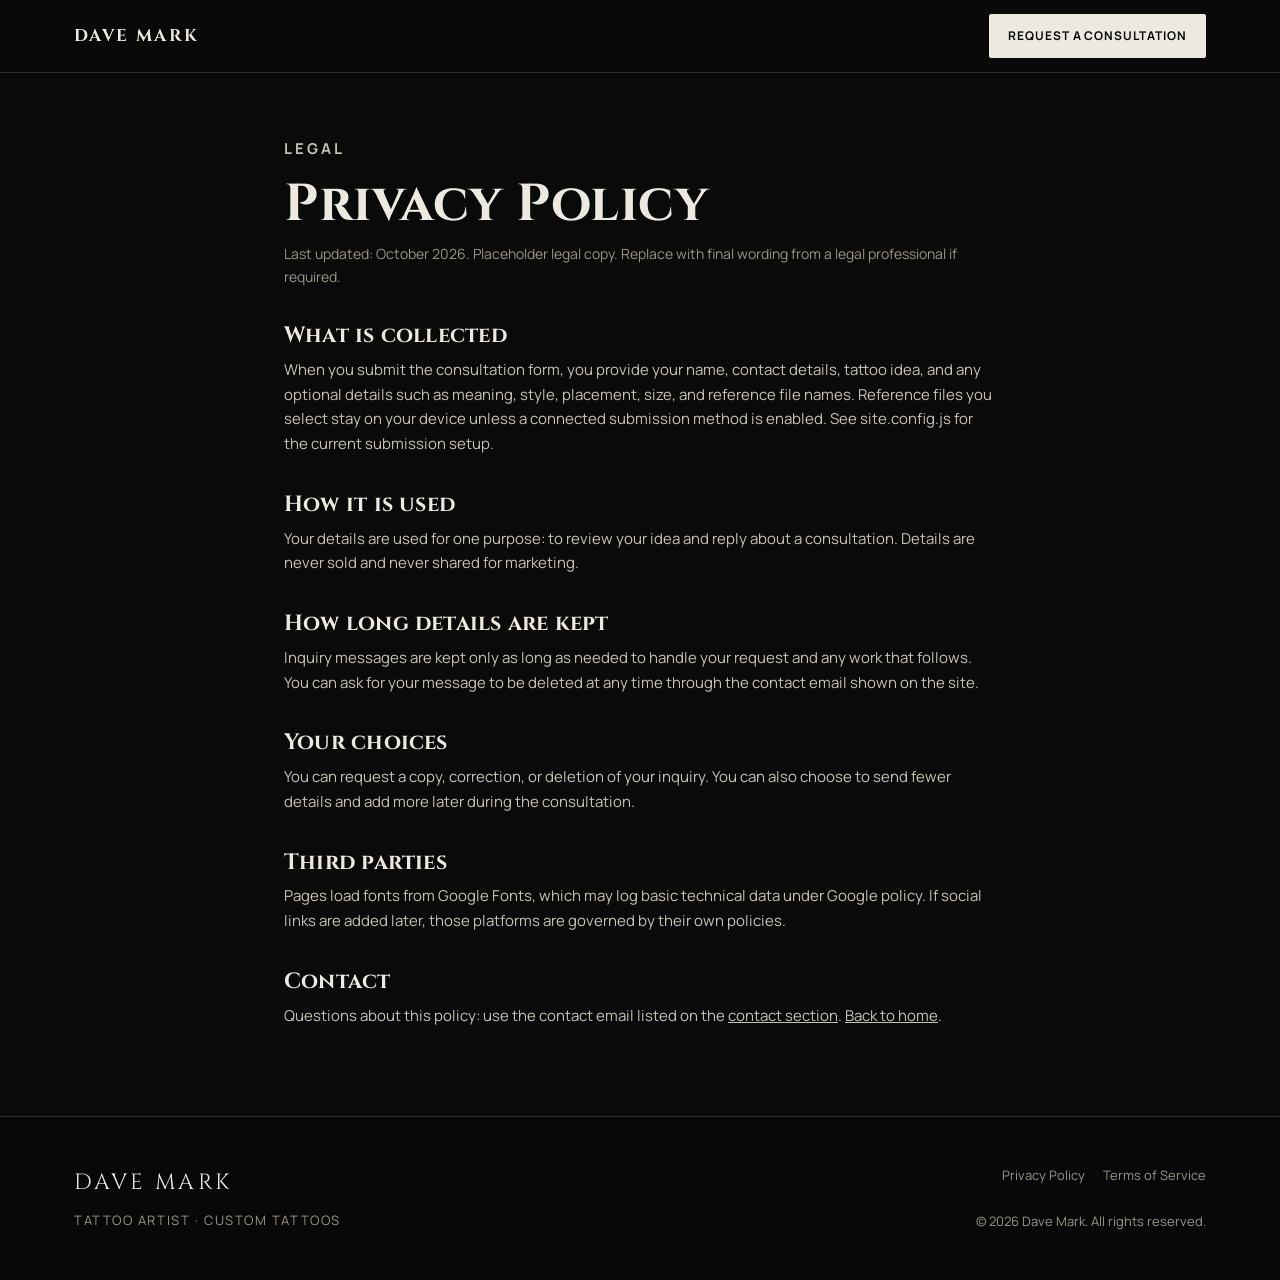
==== commit a3210114: "Dave Mark tattoo artist site: dark editorial portfolio, real artwork gallery, consultation flow" ====
--- a/privacy.html
+++ b/privacy.html
@@ -3,24 +3,23 @@
 <head>
 <meta charset="UTF-8" />
 <meta name="viewport" content="width=device-width, initial-scale=1.0" />
-<title>Privacy Policy · Alvin Henry Priel</title>
-<meta name="description" content="Privacy policy for alvinhenrypriel.com. How contact inquiries are handled." />
-<link rel="preconnect" href="https://fonts.googleapis.com">
-<link rel="preconnect" href="https://fonts.gstatic.com" crossorigin>
-<link href="https://fonts.googleapis.com/css2?family=Fraunces:opsz,wght@9..144,400;9..144,500;9..144,600&family=Public+Sans:wght@400;500;600;700;800&display=swap" rel="stylesheet">
-<link rel="stylesheet" href="styles.css">
-<link rel="icon" href="assets/logo-mark-dark.svg" type="image/svg+xml">
+<title>Privacy Policy · Dave Mark Tattoo Artist</title>
+<meta name="description" content="Privacy policy for Dave Mark tattoo consultation inquiries. How inquiry details are handled." />
+<link rel="icon" href="assets/dm-mark.svg" type="image/svg+xml" />
+<link rel="preconnect" href="https://fonts.googleapis.com" />
+<link rel="preconnect" href="https://fonts.gstatic.com" crossorigin />
+<link href="https://fonts.googleapis.com/css2?family=Cinzel:wght@400;600&family=Manrope:wght@400;600&display=swap" rel="stylesheet" />
+<link rel="stylesheet" href="styles.css" />
 </head>
 <body>
 <a class="skip" href="#main">Skip to content</a>
 <header class="site-header">
   <div class="wrap header-inner">
-    <a href="index.html#home" class="brand" aria-label="Alvin Henry Priel home">
-      <img class="brand-mark-img" src="assets/logo-mark-dark.svg" alt="" width="34" height="24" />
-      <span class="brand-name">Alvin Henry Priel</span>
+    <a href="index.html#home" class="brand" aria-label="Dave Mark home">
+      <span class="brand-text"><span class="brand-name">DAVE MARK</span></span>
     </a>
     <div class="header-actions">
-      <a href="index.html#contact" class="btn btn-dark btn-sm">Book a Project</a>
+      <a href="index.html#consultation" class="btn btn-light btn-sm">Request a Consultation</a>
     </div>
   </div>
 </header>
@@ -28,37 +27,33 @@
   <div class="wrap legal">
     <p class="kicker">Legal</p>
     <h1>Privacy Policy</h1>
-    <p class="updated">Last updated: October 2026</p>
-    <h2>What I collect</h2>
-    <p>When you use the contact form, your message opens in your own email app and is sent to hello@alvinhenrypriel.com. That email contains the name, email address, project type, and message you wrote. This website stores nothing itself: there is no database, no account system, and no newsletter list.</p>
-    <h2>How I use it</h2>
-    <p>Your inquiry is used for one purpose: to reply to you about your project. I do not sell, rent, or share your details with third parties for marketing.</p>
-    <h2>How long I keep it</h2>
-    <p>Project emails are kept as long as needed to handle your inquiry and any work that follows. You can ask me to delete your message at any time by writing to the same address.</p>
-    <h2>Your rights</h2>
-    <p>You can request a copy, correction, or deletion of your inquiry by emailing hello@alvinhenrypriel.com. I will respond personally.</p>
+    <p class="updated">Last updated: October 2026. Placeholder legal copy. Replace with final wording from a legal professional if required.</p>
+    <h2>What is collected</h2>
+    <p>When you submit the consultation form, you provide your name, contact details, tattoo idea, and any optional details such as meaning, style, placement, size, and reference file names. Reference files you select stay on your device unless a connected submission method is enabled. See site.config.js for the current submission setup.</p>
+    <h2>How it is used</h2>
+    <p>Your details are used for one purpose: to review your idea and reply about a consultation. Details are never sold and never shared for marketing.</p>
+    <h2>How long details are kept</h2>
+    <p>Inquiry messages are kept only as long as needed to handle your request and any work that follows. You can ask for your message to be deleted at any time through the contact email shown on the site.</p>
+    <h2>Your choices</h2>
+    <p>You can request a copy, correction, or deletion of your inquiry. You can also choose to send fewer details and add more later during the consultation.</p>
     <h2>Third parties</h2>
-    <p>Pages on this site load fonts from Google Fonts, which may log basic technical data under Google's own policy. Social links in the footer lead to external platforms governed by their policies.</p>
+    <p>Pages load fonts from Google Fonts, which may log basic technical data under Google policy. If social links are added later, those platforms are governed by their own policies.</p>
     <h2>Contact</h2>
-    <p>Questions about this policy: <a href="mailto:hello@alvinhenrypriel.com">hello@alvinhenrypriel.com</a>. <a href="index.html#home">Back to home</a>.</p>
+    <p>Questions about this policy: use the contact email listed on the <a href="index.html#contact">contact section</a>. <a href="index.html#home">Back to home</a>.</p>
   </div>
 </main>
 <footer class="footer">
   <div class="wrap footer-inner">
     <div class="foot-brand">
-      <p class="foot-logo"><img src="assets/logo-mark.svg" alt="Alvin Henry Priel logo" width="40" height="28" /><span>Alvin Henry Priel</span></p>
-      <p class="foot-sub">Websites · SEO · Automation</p>
+      <p class="foot-name">DAVE MARK</p>
+      <p class="foot-sub">Tattoo Artist · Custom Tattoos</p>
     </div>
-    <nav class="foot-nav" aria-label="Footer">
-      <a href="index.html#home">Home</a>
-      <a href="index.html#contact">Contact</a>
-    </nav>
     <div class="foot-right">
       <div class="foot-legal">
         <a href="privacy.html">Privacy Policy</a>
         <a href="terms.html">Terms of Service</a>
       </div>
-      <p class="foot-small">© <span id="year">2026</span> Alvin Henry Priel. All rights reserved.</p>
+      <p class="foot-small">© <span id="year">2026</span> Dave Mark. All rights reserved.</p>
     </div>
   </div>
 </footer>
--- a/styles.css
+++ b/styles.css
@@ -1,308 +1,282 @@
-/* Alvin Henry Priel, editorial system on warm light texture.
-   Official background: assets/site-background.jpg, fitted never stretched.
-   Warm paper surfaces, one vermilion accent. Borders carry separation. */
+/* Dave Mark · dark editorial system. Monochrome, sharp edges, artwork first. */
 :root{
-  --paper:#FBF6EC;
-  --card:#FDFAF3;
-  --ink:#1B1712;
-  --ink-soft:#463C2F;
-  --muted:#7A6C58;
-  --line:rgba(27,23,18,.16);
-  --line-strong:rgba(27,23,18,.32);
-  --accent:#C7430D;
-  --accent-deep:#96400C;
-  --moss:#2F6B4F;
-  --panel-dark:rgba(24,21,16,.88);
-  --form-bg:#171D24;
-  --form-field:#20272F;
-  --form-line:#333E48;
-  --form-text:#F2F5F4;
-  --form-dim:#8A96A1;
-  --form-focus:#22DD77;
-  --form-btn:#00D563;
-  --radius:12px;
-  --radius-sm:8px;
-  --font-display:"Fraunces",Georgia,"Times New Roman",serif;
-  --font-body:"Public Sans",-apple-system,"Segoe UI",Roboto,sans-serif;
-  --wrap:1160px;
+  --black:#0A0A0A;
+  --coal:#131313;
+  --panel:#161616;
+  --panel-2:#1C1C1C;
+  --line:rgba(237,232,224,.16);
+  --line-strong:rgba(237,232,224,.34);
+  --paper:#EDE8E0;
+  --paper-dim:#C9C2B6;
+  --muted:#9B9488;
+  --silver:#B8B2A6;
+  --focus:#EDE8E0;
+  --radius:2px;
+  --font-display:"Cinzel",Georgia,serif;
+  --font-serif:"Cormorant Garamond",Georgia,serif;
+  --font-body:"Manrope",-apple-system,"Segoe UI",Arial,sans-serif;
+  --wrap:1180px;
 }
 *{box-sizing:border-box}
 html{scroll-behavior:smooth}
 body{
-  margin:0;color:var(--ink);
+  margin:0;background:var(--black);color:var(--paper);
   font-family:var(--font-body);font-size:16px;line-height:1.65;
   -webkit-font-smoothing:antialiased;overflow-x:hidden;
-  background-color:#DCC39E;
-  background-image:url("assets/site-background.jpg");
-  background-size:contain;background-position:center top;background-repeat:no-repeat;
-  background-attachment:fixed;
-}
-/* soft warm veil so text stays readable without changing the image character */
-body::before{
-  content:"";position:fixed;inset:0;pointer-events:none;z-index:0;
-  background:rgba(246,238,222,.52);
-}
-body::after{
-  content:"";position:fixed;inset:0;pointer-events:none;z-index:0;opacity:.05;
-  background-image:url("data:image/svg+xml,%3Csvg xmlns='http://www.w3.org/2000/svg' width='140' height='140'%3E%3Cfilter id='n'%3E%3CfeTurbulence type='fractalNoise' baseFrequency='.9' numOctaves='2'/%3E%3C/filter%3E%3Crect width='140' height='140' filter='url(%23n)' opacity='.9'/%3E%3C/svg%3E");
-}
-main,.site-header,.footer{position:relative;z-index:1}
-::selection{background:var(--accent);color:#fff}
-h1,h2,h3{font-family:var(--font-display);line-height:1.06;letter-spacing:-.015em;margin:0;font-weight:500}
+}
+::selection{background:var(--paper);color:var(--black)}
+h1,h2,h3{margin:0;line-height:1.08;letter-spacing:.01em}
 p{margin:0}
 a{color:inherit}
 img{max-width:100%;display:block}
 .wrap{max-width:var(--wrap);margin:0 auto;padding:0 24px}
-.skip{position:absolute;left:-999px;background:var(--ink);color:#fff;padding:8px 14px;z-index:99}
+.skip{position:absolute;left:-999px;background:var(--paper);color:var(--black);padding:8px 14px;z-index:99}
 .skip:focus{left:12px;top:12px}
-:focus-visible{outline:2px solid var(--accent);outline-offset:3px}
+:focus-visible{outline:2px solid var(--paper);outline-offset:3px}
 
 /* header */
-.site-header{position:sticky;top:0;z-index:50;background:rgba(251,246,236,.9);border-bottom:1px solid var(--line)}
-.header-inner{display:flex;align-items:center;justify-content:space-between;height:68px}
-.brand{display:flex;align-items:center;gap:10px;text-decoration:none}
-.brand-mark-img{display:block;height:22px;width:auto}
-.brand-name{font-weight:800;font-size:16px;letter-spacing:-.02em;font-family:var(--font-body);color:var(--ink)}
-.desktop-nav{display:flex;gap:28px}
-.nav-link{text-decoration:none;font-size:14px;font-weight:600;color:var(--ink-soft);padding:6px 0;border-bottom:2px solid transparent}
-.nav-link.is-active,.nav-link:hover{color:var(--ink);border-color:var(--accent)}
+.site-header{position:sticky;top:0;z-index:50;background:rgba(10,10,10,.96);border-bottom:1px solid var(--line)}
+.header-inner{display:flex;align-items:center;justify-content:space-between;height:72px;gap:16px}
+.brand{display:flex;align-items:center;gap:12px;text-decoration:none}
+.brand-text{display:flex;flex-direction:column;line-height:1.1}
+.brand-name{font-family:var(--font-display);font-weight:700;font-size:17px;letter-spacing:.14em}
+.brand-sub{font-size:10px;letter-spacing:.32em;color:var(--muted);font-weight:600}
+.desktop-nav{display:flex;gap:26px}
+.nav-link{text-decoration:none;font-size:13px;font-weight:600;letter-spacing:.12em;text-transform:uppercase;color:var(--paper-dim);padding:6px 0;border-bottom:1px solid transparent}
+.nav-link.is-active{color:var(--paper);border-color:var(--paper)}
 .header-actions{display:flex;align-items:center;gap:12px}
-.menu-btn{display:none;background:none;border:1px solid var(--line-strong);border-radius:var(--radius-sm);width:42px;height:42px;cursor:pointer;flex-direction:column;gap:6px;align-items:center;justify-content:center}
-.menu-btn span{display:block;width:18px;height:2px;background:var(--ink)}
-.mobile-menu{border-top:1px solid var(--line);padding:12px 24px 20px;background:var(--paper)}
-.mobile-menu nav{display:flex;flex-direction:column;gap:4px}
-.mobile-menu a{padding:12px 4px;text-decoration:none;font-weight:600;font-size:18px;border-bottom:1px solid var(--line);color:var(--ink)}
-.mobile-menu a.btn{border:none;margin-top:12px;text-align:center}
-
-/* buttons */
-.btn{display:inline-flex;align-items:center;justify-content:center;gap:8px;text-decoration:none;font-weight:700;font-size:15px;padding:15px 26px;border-radius:10px;border:1px solid transparent;cursor:pointer;transition:background .18s ease,border-color .18s ease}
-.btn-dark{background:var(--ink);color:var(--paper)}
-.btn-dark:hover{background:#000}
-.btn-accent{background:var(--accent);color:#fff}
-.btn-accent:hover{background:var(--accent-deep)}
-.btn-ghost{border-color:var(--line-strong);background:rgba(251,246,236,.5);color:var(--ink)}
-.btn-ghost:hover{border-color:var(--ink)}
-.btn-sm{padding:11px 20px;font-size:14px}
+.menu-btn{display:none;background:none;border:1px solid var(--line-strong);border-radius:var(--radius);width:44px;height:44px;cursor:pointer;flex-direction:column;gap:6px;align-items:center;justify-content:center}
+.menu-btn span{display:block;width:18px;height:2px;background:var(--paper)}
+.mobile-menu{border-top:1px solid var(--line);padding:12px 24px 20px;background:var(--black)}
+.mobile-menu nav{display:flex;flex-direction:column}
+.mobile-menu a{padding:13px 4px;text-decoration:none;font-weight:600;font-size:16px;border-bottom:1px solid var(--line)}
+.mobile-menu a.btn{margin-top:14px;text-align:center;border-bottom:none}
+
+/* buttons, no motion */
+.btn{display:inline-flex;align-items:center;justify-content:center;text-decoration:none;font-weight:700;font-size:14px;letter-spacing:.08em;text-transform:uppercase;padding:15px 26px;border-radius:var(--radius);border:1px solid transparent;cursor:pointer}
+.btn-light{background:var(--paper);color:var(--black);border-color:var(--paper)}
+.btn-outline{border-color:var(--line-strong);color:var(--paper);background:transparent}
+.btn-dark{background:var(--paper);color:var(--black);border-color:var(--paper)}
+.btn-sm{padding:11px 18px;font-size:12px}
 .btn-full{width:100%}
-.center{justify-content:center}
+.text-link{font-weight:700;font-size:14px;letter-spacing:.04em;color:var(--paper);text-decoration:none;border-bottom:1px solid var(--silver);padding-bottom:2px;background:none;border-top:none;border-left:none;border-right:none;cursor:pointer;font-family:var(--font-body)}
+.inline-ctas{display:flex;gap:22px;align-items:center;margin-top:26px;flex-wrap:wrap}
 
 /* hero */
-.hero{padding:88px 24px 32px;position:relative;z-index:1}
-.hero-grid{display:grid;grid-template-columns:1.1fr .9fr;gap:64px;align-items:center}
-.hero-name{font-size:clamp(52px,7.5vw,100px);color:var(--ink)}
-.hero-role{margin-top:18px;font-size:13px;font-weight:700;letter-spacing:.14em;text-transform:uppercase;color:var(--accent-deep)}
-.hero-statement{font-family:var(--font-display);font-size:clamp(25px,3.2vw,38px);line-height:1.16;margin-top:18px;color:var(--ink)}
-.hero-statement::after{content:"";display:block;width:56px;height:3px;background:var(--accent);margin-top:20px;border-radius:2px}
-.hero-sub{margin-top:20px;color:var(--ink-soft);font-size:17px;max-width:44ch}
+.hero{padding:72px 0 0;border-bottom:1px solid var(--line)}
+.hero-grid{display:grid;grid-template-columns:1.05fr .95fr;gap:64px;align-items:start}
+.hero-eyebrow{font-size:12px;font-weight:700;letter-spacing:.2em;text-transform:uppercase;color:var(--muted)}
+.hero-title{margin-top:18px}
+.hero-name{display:block;font-family:var(--font-display);font-weight:700;font-size:clamp(48px,7vw,92px);letter-spacing:.06em}
+.hero-role{display:block;font-size:13px;letter-spacing:.5em;font-weight:600;color:var(--paper-dim);margin-top:10px}
+.hero-statement{font-family:var(--font-serif);font-size:clamp(21px,2.6vw,28px);line-height:1.4;margin-top:22px;color:var(--paper);max-width:34ch}
 .hero-ctas{display:flex;gap:12px;margin-top:30px;flex-wrap:wrap}
-.hero-meta{display:flex;gap:36px;margin-top:38px;padding-top:24px;border-top:1px solid var(--line-strong)}
-.meta-item strong{display:block;font-size:14px;color:var(--ink)}
-.meta-item span{font-size:13px;color:var(--muted)}
-
-/* portrait, editorial frame */
-.hero-visual{position:relative}
-.portrait-frame{position:relative;margin:0;background:#EFE4D0;border-radius:14px;overflow:hidden;border:1px solid var(--line-strong);aspect-ratio:4/5;max-width:400px;margin-left:auto}
-.portrait-frame img{width:100%;height:100%;object-fit:cover;object-position:center 18%;position:relative;z-index:2}
-.portrait-frame img.img-missing{display:none}
-.portrait-fallback{position:absolute;inset:0;display:flex;flex-direction:column;align-items:center;justify-content:center;gap:14px;background:#EFE4D0;color:var(--muted);text-align:center;padding:24px}
-.pf-initials{font-family:var(--font-display);font-size:64px}
-.pf-note{font-size:13px;line-height:1.5}
-.pf-note code{background:rgba(27,23,18,.08);padding:2px 6px;border-radius:6px}
-.portrait-caption{position:absolute;left:14px;bottom:14px;z-index:3;background:var(--paper);border:1px solid var(--line-strong);border-radius:var(--radius-sm);padding:8px 14px;font-size:13px;font-weight:600;color:var(--ink);display:flex;align-items:center;gap:8px}
-.portrait-caption .dot{width:8px;height:8px;border-radius:50%;background:var(--moss);display:inline-block}
-.hero-rule{display:flex;align-items:center;gap:14px;margin-top:60px;padding:18px 0;border-top:1px solid var(--line-strong);border-bottom:1px solid var(--line-strong);font-family:var(--font-display);font-size:18px;letter-spacing:.02em;color:var(--ink-soft)}
-.hero-rule i{color:var(--accent);font-style:normal}
+.hero-facts{display:grid;grid-template-columns:repeat(3,1fr);gap:16px;margin:36px 0 0;padding:22px 0 0;border-top:1px solid var(--line)}
+.hero-facts div{display:grid;gap:6px}
+.hero-facts dt{font-size:11px;letter-spacing:.18em;text-transform:uppercase;color:var(--muted);font-weight:700}
+.hero-facts dd{margin:0;font-size:14px;color:var(--paper-dim)}
+.hero-frame{margin:0;border:1px solid var(--line-strong);background:var(--coal);position:relative}
+.hero-frame img{width:100%;aspect-ratio:4/5;object-fit:cover;object-position:center 20%;position:relative;z-index:2;background:var(--coal)}
+.hero-frame figcaption{display:flex;justify-content:space-between;gap:12px;padding:12px 14px;font-size:12px;letter-spacing:.08em;text-transform:uppercase;color:var(--muted);border-top:1px solid var(--line)}
+.hero-note{font-size:13px;color:var(--muted);margin-top:12px}
+.hero-rule{display:flex;align-items:center;gap:14px;flex-wrap:wrap;margin-top:56px;padding:18px 24px;border-top:1px solid var(--line);font-family:var(--font-display);font-size:13px;letter-spacing:.18em;text-transform:uppercase;color:var(--paper-dim)}
+.rule-sep{color:var(--muted)}
+
+/* skeleton */
+.skeleton{position:absolute;inset:0;background:#1E1E1E;z-index:1}
+.skeleton::after{content:"";position:absolute;inset:0;background:#262626;opacity:.6}
+figure img.loaded + figcaption,figure img.loaded{position:relative}
+figure img{opacity:0}
+figure img.loaded{opacity:1}
+figure img.img-missing{opacity:0;display:none}
+figure:has(img.loaded) .skeleton{display:none}
+figure:has(img.img-missing) .skeleton::after{content:"Artwork file pending: add image to assets/tattoos/";display:flex;align-items:center;justify-content:center;text-align:center;padding:24px;font-size:13px;color:var(--muted);background:#1A1A1A}
 
 /* sections */
-.section{padding:88px 0;position:relative;z-index:1}
-.section-band{background:rgba(251,246,236,.55);border-top:1px solid var(--line);border-bottom:1px solid var(--line)}
-.kicker{font-size:12px;font-weight:700;letter-spacing:.16em;text-transform:uppercase;color:var(--accent-deep);margin:0 0 14px}
-.section-title{font-size:clamp(30px,4vw,50px);max-width:18ch;color:var(--ink)}
-.section-lead{color:var(--ink-soft);margin-top:14px;max-width:58ch;font-size:17px}
-.narrow{max-width:780px}
-
-/* services as one system */
-.system-flow{margin-top:36px;border:1px solid var(--line-strong);border-radius:var(--radius);padding:22px 24px;background:var(--card)}
-.flow-label{font-size:12px;font-weight:700;letter-spacing:.14em;text-transform:uppercase;color:var(--muted);margin-bottom:12px}
-.flow-track{display:flex;flex-wrap:wrap;align-items:center;gap:10px;font-weight:700;font-size:15px;color:var(--ink)}
-.flow-track .sep{color:var(--accent);font-weight:400}
-.flow-note{margin-top:12px;font-size:14px;color:var(--muted)}
-.service-rows{margin-top:8px;border-top:1px solid var(--line-strong)}
-.service-row{display:grid;grid-template-columns:88px 1fr;gap:24px;padding:36px 0;border-bottom:1px solid var(--line-strong)}
-.service-no{font-family:var(--font-display);font-size:15px;color:var(--accent-deep);padding-top:6px}
-.service-row h3{font-size:clamp(24px,2.8vw,32px);margin-bottom:10px;color:var(--ink)}
-.service-row .lede{font-size:16px;color:var(--ink-soft);max-width:60ch}
-.cap-list{list-style:none;margin:20px 0 0;padding:0;display:flex;flex-wrap:wrap;gap:8px}
-.cap-list li{font-size:13px;font-weight:600;color:var(--ink-soft);border:1px solid var(--line-strong);border-radius:6px;padding:8px 13px;background:rgba(255,255,255,.4)}
-
-/* work, editorial feature layout */
-.work-head{display:flex;justify-content:space-between;gap:32px;align-items:end;flex-wrap:wrap}
-.work-feature{margin-top:44px;border:1px solid var(--line-strong);border-radius:var(--radius);overflow:hidden;background:var(--card)}
-.work-feature img{width:100%;aspect-ratio:16/10;object-fit:cover;object-position:top center}
-.work-feature-body{display:grid;grid-template-columns:1fr 1fr;gap:32px;padding:34px}
-.work-feature-body h3{font-size:clamp(24px,3vw,34px);color:var(--ink);margin-bottom:10px}
-.work-feature-body p{color:var(--ink-soft);font-size:15px}
-.work-cat{display:inline-block;font-size:11px;font-weight:700;letter-spacing:.14em;text-transform:uppercase;color:var(--accent-deep);margin-bottom:12px}
-.work-duo{display:grid;grid-template-columns:1fr 1fr;gap:20px;margin-top:20px}
-.work-card{border:1px solid var(--line-strong);border-radius:var(--radius);overflow:hidden;background:var(--card)}
-.work-card img{width:100%;aspect-ratio:4/3;object-fit:cover;object-position:top center;display:block}
-.work-card img.fit-tall{object-fit:contain;object-position:center;background:#171512}
-.work-card-body{padding:26px}
-.work-card-body h3{font-size:22px;color:var(--ink);margin-bottom:8px}
-.work-card-body p{font-size:14px;color:var(--ink-soft)}
-.text-btn{display:inline-block;margin-top:16px;font-weight:700;font-size:14px;color:var(--ink);text-decoration:none;border-bottom:2px solid var(--accent);padding-bottom:2px;background:none;border-top:none;border-left:none;border-right:none;cursor:pointer;font-family:var(--font-body)}
-.text-btn:hover{color:var(--accent-deep)}
-
-/* approach */
-.principles{margin-top:36px;border-top:1px solid var(--line-strong)}
-.principle{display:grid;grid-template-columns:140px 1fr;gap:24px;padding:28px 0;border-bottom:1px solid var(--line-strong);align-items:baseline}
-.principle h3{font-size:13px;font-weight:700;letter-spacing:.16em;text-transform:uppercase;font-family:var(--font-body);color:var(--accent-deep)}
-.principle p{font-family:var(--font-display);font-size:clamp(20px,2.4vw,27px);line-height:1.35;color:var(--ink);max-width:30ch}
-
-/* process stair-step */
-.steps{list-style:none;margin:48px 0 0;padding:0 0 80px;display:grid;grid-template-columns:repeat(5,1fr);gap:16px;position:relative}
-.steps::before{content:"";position:absolute;top:34px;left:4%;right:4%;height:2px;background:var(--line-strong);z-index:0}
-.step{position:relative;z-index:1;background:var(--card);color:var(--ink);border:1px solid var(--line-strong);border-radius:var(--radius);padding:22px 18px}
-.steps .step:nth-child(2){transform:translateY(18px)}
-.steps .step:nth-child(3){transform:translateY(36px)}
-.steps .step:nth-child(4){transform:translateY(54px)}
-.steps .step:nth-child(5){transform:translateY(72px)}
-.step-no{font-family:var(--font-display);font-size:13px;font-weight:600;background:var(--ink);color:var(--paper);display:inline-block;padding:6px 10px;border-radius:8px;margin-bottom:14px}
-.step:nth-child(3) .step-no{background:var(--accent)}
-.step h3{font-size:22px;margin-bottom:8px}
-.step p{font-size:14px;color:var(--ink-soft)}
-.step-arrow{position:absolute;right:-14px;top:30px;background:var(--paper);border:1px solid var(--line-strong);width:28px;height:28px;border-radius:50%;display:flex;align-items:center;justify-content:center;font-size:14px;z-index:2;color:var(--ink)}
-.step:last-child .step-arrow{background:var(--accent);color:#fff;border-color:var(--accent)}
-.steps-caption{margin-top:8px;font-size:13px;letter-spacing:.08em;text-transform:uppercase;color:var(--muted);text-align:center}
-
-/* tools */
-.tool-groups{display:grid;grid-template-columns:repeat(5,1fr);gap:16px;margin-top:36px}
-.tool-group{border-top:2px solid var(--accent);padding-top:16px}
-.tool-group h3{font-size:13px;font-weight:700;letter-spacing:.14em;text-transform:uppercase;font-family:var(--font-body);color:var(--ink);margin-bottom:10px}
-.tool-group ul{list-style:none;margin:0;padding:0;display:grid;gap:8px;font-size:14px;color:var(--ink-soft)}
-
-/* about */
-.about-grid{display:grid;grid-template-columns:.8fr 1.2fr;gap:56px;align-items:start}
-.portrait-frame.small{max-width:100%}
-.about-quote{font-family:var(--font-display);font-size:clamp(22px,2.8vw,30px);line-height:1.35;color:var(--ink);margin:20px 0}
-.about-quote::before{content:"\201C";display:block;font-size:56px;line-height:1;color:var(--accent)}
-.about-text{color:var(--ink-soft);margin-top:14px;max-width:56ch}
-.about-points{display:flex;flex-wrap:wrap;gap:10px;margin-top:22px}
-.about-points span{font-size:13px;font-weight:600;color:var(--ink-soft);border:1px solid var(--line-strong);padding:9px 14px;border-radius:6px;background:rgba(255,255,255,.4)}
-
-/* testimonials, honest */
-.quotes-empty{border:1px dashed var(--line-strong);border-radius:var(--radius);padding:28px;margin-top:28px;background:rgba(251,246,236,.6)}
-.quotes-empty strong{font-size:16px;color:var(--ink)}
-.quotes-empty p{color:var(--ink-soft);font-size:15px;margin-top:6px}
-
-/* exploring */
-.explore-list{list-style:none;margin:28px 0 0;padding:0;border-top:1px solid var(--line-strong)}
-.explore-list li{display:flex;gap:18px;align-items:baseline;padding:18px 0;border-bottom:1px solid var(--line-strong);font-size:16px;color:var(--ink-soft)}
-.explore-list .n{font-family:var(--font-display);font-size:14px;color:var(--accent-deep)}
-
-/* final cta, dark anchor on light ground */
-.final-cta{position:relative;color:#F5F1E8;border-radius:16px;padding:clamp(48px,7vw,96px) clamp(28px,5vw,64px);text-align:center;overflow:hidden;background:var(--panel-dark);border:1px solid rgba(27,23,18,.4)}
-.final-cta h2{font-size:clamp(30px,4.6vw,52px);max-width:20ch;margin:0 auto}
-.final-cta p{color:#CFC7B4;margin:16px auto 0;max-width:52ch}
-.final-cta .hero-ctas{margin-top:30px}
-.final-cta .kicker{color:#E8A07D}
-.final-cta .btn-ghost{border-color:rgba(255,255,255,.35);background:transparent;color:#fff}
+.section{padding:88px 0}
+.section-band{background:var(--coal);border-top:1px solid var(--line);border-bottom:1px solid var(--line)}
+.kicker{font-size:12px;font-weight:700;letter-spacing:.2em;text-transform:uppercase;color:var(--muted);margin:0 0 14px}
+.section-title{font-family:var(--font-display);font-weight:600;font-size:clamp(28px,3.8vw,46px);letter-spacing:.02em;max-width:22ch}
+.section-lead{color:var(--paper-dim);margin-top:14px;max-width:60ch;font-size:16px}
+.section-head{display:flex;justify-content:space-between;gap:32px;align-items:end;flex-wrap:wrap}
+
+/* editorial feature */
+.editorial-feature{margin-top:44px;display:grid;grid-template-columns:1.4fr .9fr;gap:20px}
+.ed-large,.ed-small{margin:0;border:1px solid var(--line-strong);background:#101010;position:relative}
+.ed-large img{width:100%;aspect-ratio:4/5;object-fit:cover;object-position:center top}
+.ed-side{display:grid;gap:20px}
+.ed-small img{width:100%;aspect-ratio:1/1;object-fit:cover;object-position:center 20%}
+.ed-large figcaption,.ed-small figcaption{display:flex;justify-content:space-between;gap:10px;padding:12px 14px;font-size:12px;letter-spacing:.06em;text-transform:uppercase;color:var(--muted);border-top:1px solid var(--line);flex-wrap:wrap}
+
+/* artist */
+.artist-grid{display:grid;grid-template-columns:1fr 1fr;gap:64px;align-items:start}
+.artist-quote{font-family:var(--font-serif);font-size:clamp(22px,2.6vw,30px);line-height:1.4;margin:24px 0 0;padding-left:20px;border-left:1px solid var(--silver);color:var(--paper)}
+.artist-copy p{color:var(--paper-dim);margin-top:16px}
+.artist-list{margin-top:28px;border-top:1px solid var(--line-strong);display:grid}
+.artist-list div{display:grid;grid-template-columns:44px 1fr;gap:16px;padding:18px 0;border-bottom:1px solid var(--line);align-items:start}
+.al-no{font-family:var(--font-display);font-size:13px;border:1px solid var(--line-strong);width:32px;height:32px;display:flex;align-items:center;justify-content:center}
+.artist-list strong{color:var(--paper)}
+.placeholder-note{font-size:13px;color:var(--muted);border:1px dashed var(--line-strong);padding:14px;margin-top:22px}
+
+/* styles */
+.style-rows{margin-top:48px;border-top:1px solid var(--line-strong)}
+.style-row{display:grid;grid-template-columns:1fr 1fr;gap:56px;padding:48px 0;border-bottom:1px solid var(--line-strong);align-items:center}
+.style-row.flip .style-text{order:2}
+.style-row.flip .style-fig{order:1}
+.style-no{font-family:var(--font-display);font-size:13px;letter-spacing:.2em;color:var(--muted)}
+.style-row h3{font-family:var(--font-display);font-size:clamp(26px,3vw,38px);margin:10px 0 14px;letter-spacing:.03em}
+.style-desc{color:var(--paper-dim)}
+.style-meta{margin-top:14px;font-size:13px;letter-spacing:.06em;text-transform:uppercase;color:var(--muted)}
+.style-row .text-link{display:inline-block;margin-top:18px}
+.style-fig{margin:0;border:1px solid var(--line-strong);background:#101010;position:relative}
+.style-fig img{width:100%;aspect-ratio:4/5;object-fit:cover;object-position:center 20%}
+.style-fig figcaption{padding:12px 14px;font-size:12px;letter-spacing:.06em;text-transform:uppercase;color:var(--muted);border-top:1px solid var(--line)}
+
+/* portfolio */
+.filter-bar{display:flex;gap:10px;flex-wrap:wrap;margin-top:32px}
+.filter-btn{background:transparent;color:var(--paper-dim);border:1px solid var(--line-strong);border-radius:var(--radius);padding:10px 16px;font:inherit;font-size:13px;font-weight:600;letter-spacing:.06em;text-transform:uppercase;cursor:pointer}
+.filter-btn.is-active{background:var(--paper);color:var(--black);border-color:var(--paper)}
+.gallery-count{font-size:13px;color:var(--muted);letter-spacing:.06em;text-transform:uppercase}
+.gallery{margin-top:28px;display:grid;grid-template-columns:repeat(3,1fr);gap:20px}
+.g-item{margin:0;border:1px solid var(--line);background:#101010;position:relative;padding:0}
+.g-btn{display:block;width:100%;padding:0;margin:0;background:none;border:none;color:inherit;font:inherit;cursor:pointer;text-align:left}
+.g-btn img{width:100%;height:100%;object-fit:cover;object-position:center 20%;aspect-ratio:3/4}
+.g-item.tall .g-btn img{aspect-ratio:3/4}
+.g-item.wide{grid-column:span 2}
+.g-item.wide .g-btn img{aspect-ratio:16/11}
+.g-item figcaption{padding:12px 14px;border-top:1px solid var(--line)}
+.g-item figcaption strong{display:block;font-size:13px;letter-spacing:.06em;text-transform:uppercase}
+.g-item figcaption span{font-size:13px;color:var(--muted)}
+.g-btn:focus-visible{outline:2px solid var(--paper);outline-offset:-2px}
+.g-btn > div{min-height:320px}
+.gallery .skeleton{min-height:320px}
+.gallery-foot{margin-top:32px;border-top:1px solid var(--line);padding-top:28px;display:flex;justify-content:space-between;gap:24px;align-items:center;flex-wrap:wrap}
+.gallery-foot p{color:var(--paper-dim);max-width:52ch}
+
+/* process */
+.process-list{list-style:none;margin:48px 0 0;padding:0;border-top:1px solid var(--line-strong)}
+.process-list li{display:grid;grid-template-columns:96px 1fr;gap:24px;padding:32px 0;border-bottom:1px solid var(--line-strong);align-items:start}
+.p-no{font-family:var(--font-display);font-size:28px;color:var(--silver)}
+.process-list h3{font-family:var(--font-display);font-size:clamp(20px,2.4vw,26px);letter-spacing:.02em}
+.process-list p{color:var(--paper-dim);margin-top:10px;max-width:64ch}
+.p-need{font-size:14px;color:var(--muted)}
+.p-need span{color:var(--paper);font-weight:700}
+
+/* consultation */
+.consult-grid{display:grid;grid-template-columns:.9fr 1.1fr;gap:56px;align-items:start}
+.consult-points{margin-top:28px;border-top:1px solid var(--line-strong)}
+.consult-points div{display:grid;grid-template-columns:36px 1fr;gap:12px;padding:16px 0;border-bottom:1px solid var(--line);align-items:start}
+.cp-no{font-family:var(--font-display);font-size:12px;border:1px solid var(--line-strong);width:28px;height:28px;display:flex;align-items:center;justify-content:center}
+.consult-points p{color:var(--paper-dim);font-size:15px}
+.consult-contact{margin-top:28px;border:1px solid var(--line-strong);padding:20px}
+.cc-label{font-size:11px;letter-spacing:.18em;text-transform:uppercase;color:var(--muted);font-weight:700}
+.cc-line{display:grid;gap:2px;margin-top:12px}
+.cc-line span{font-size:12px;letter-spacing:.14em;text-transform:uppercase;color:var(--muted)}
+.cc-line a{font-weight:700}
+.cc-note{font-size:13px;color:var(--muted);margin-top:12px}
+.consult-form{background:#0F0F0F;border:1px solid var(--line-strong);padding:28px;color:var(--paper)}
+.form-intro{font-size:14px;color:var(--muted);margin-bottom:20px}
+.field-row{display:grid;grid-template-columns:1fr 1fr;gap:14px}
+.field{display:grid;gap:8px;margin-bottom:16px}
+.field label{font-size:13px;font-weight:600;color:var(--paper)}
+.optional{color:var(--muted);font-weight:400}
+.field input,.field select,.field textarea{font:inherit;font-size:15px;padding:13px 14px;border:1px solid #333;background:#1A1A1A;color:var(--paper);width:100%;border-radius:var(--radius)}
+.field input::placeholder,.field textarea::placeholder{color:#7A746A}
+.field input:focus,.field select:focus,.field textarea:focus{outline:2px solid var(--paper);border-color:var(--paper)}
+.field input[type="file"]{padding:12px;background:#141414}
+.field-hint{font-size:13px;color:var(--muted)}
+.file-list{list-style:none;margin:8px 0 0;padding:0;display:grid;gap:6px;font-size:13px;color:var(--paper-dim)}
+.field .error-msg{display:none;font-size:13px;color:#E8A0A0}
+.field.invalid .error-msg{display:block}
+.field.invalid input,.field.invalid textarea{border-color:#8C3A3A}
+.consent{display:flex;gap:12px;align-items:flex-start;margin:18px 0 12px}
+.consent input{width:20px;height:20px;margin-top:2px;accent-color:var(--paper)}
+.consent label{font-size:14px;color:var(--paper-dim)}
+.consent .error-msg{display:none;font-size:13px;color:#E8A0A0}
+.consent.invalid .error-msg{display:block}
+.privacy-note{font-size:13px;color:var(--muted);margin:0 0 18px}
+.privacy-note a{color:var(--paper)}
+.form-note{font-size:14px;color:var(--paper-dim);margin-top:12px;min-height:20px}
+.form-success{border:1px solid var(--line-strong);padding:24px}
+.fs-title{font-family:var(--font-display);font-size:24px}
+.form-success p{margin-top:10px;color:var(--paper-dim)}
+.form-success .btn{margin-top:18px}
 
 /* contact */
 .contact-grid{display:grid;grid-template-columns:.9fr 1.1fr;gap:56px;align-items:start}
-.contact-lines{list-style:none;margin:28px 0 0;padding:0;display:grid;gap:18px}
-.contact-lines li{display:grid;gap:4px;padding-top:16px;border-top:1px solid var(--line-strong)}
-.contact-lines strong{font-size:12px;letter-spacing:.14em;text-transform:uppercase;color:var(--muted)}
-.contact-lines a,.contact-lines span{color:var(--ink)}
-.contact-lines a{font-weight:600}
-.socials a{margin-right:4px}
-.contact-form{background:var(--form-bg);border:1px solid rgba(27,23,18,.35);border-radius:14px;padding:28px;color:#EDF1F1;color-scheme:dark}
-.field-row{display:grid;grid-template-columns:1fr 1fr;gap:14px}
-.field{display:grid;gap:8px;margin-bottom:16px}
-.field label{font-size:13px;font-weight:600;color:#DDE4E4}
-.field input,.field select,.field textarea{font:inherit;font-size:15px;padding:13px 14px;border:1px solid var(--form-line);border-radius:var(--radius-sm);background:var(--form-field);color:var(--form-text);width:100%}
-.field input::placeholder,.field textarea::placeholder{color:var(--form-dim)}
-.field select:invalid{color:var(--form-dim)}
-.field input:focus,.field select:focus,.field textarea:focus{outline:2px solid var(--form-focus);border-color:var(--form-focus);background:#232C35}
-.field .error-msg{display:none;font-size:13px;color:#FF8A8A}
-.field.invalid .error-msg{display:block}
-.field.invalid input,.field.invalid textarea,.field.invalid select{border-color:#C0392B}
-.contact-form .btn-dark{background:var(--form-btn);border-color:var(--form-btn);color:#06210F}
-.contact-form .btn-dark:hover{background:#00B958;border-color:#00B958}
-.form-note{font-size:14px;color:#9AA6B1;margin-top:12px;min-height:20px}
+.contact-lines{list-style:none;margin:0;padding:0;border-top:1px solid var(--line-strong)}
+.contact-lines li{display:grid;gap:4px;padding:20px 0;border-bottom:1px solid var(--line-strong)}
+.cl-label{font-size:11px;letter-spacing:.18em;text-transform:uppercase;color:var(--muted);font-weight:700}
+.cl-hint{font-size:13px;color:var(--muted)}
 
 /* footer */
-.footer{background:rgba(20,18,14,.9);border-top:1px solid rgba(27,23,18,.4);margin-top:40px;color:#EDE8DC}
-.footer-inner{display:flex;justify-content:space-between;gap:32px;padding:44px 24px;align-items:start;flex-wrap:wrap}
-.foot-logo{display:flex;align-items:center;gap:10px;margin:0;font-weight:800;font-size:20px;letter-spacing:-.02em;color:#F5F1E8;font-family:var(--font-body)}
-.foot-logo img{display:block;height:24px;width:auto}
-.foot-sub{color:#A9A396;font-size:14px;margin-top:8px}
-.foot-nav{display:flex;gap:20px;flex-wrap:wrap}
-.foot-nav a{color:#EDE8DC;text-decoration:none;font-size:14px}
-.foot-nav a:hover{text-decoration:underline}
-.foot-right{text-align:right}
-.footer .btn-ghost{border-color:rgba(255,255,255,.35);background:transparent;color:#fff}
-.foot-legal{display:flex;gap:18px;margin-top:14px;font-size:13px}
-.foot-legal a{color:#A9A396;text-decoration:none}
-.foot-legal a:hover{color:#EDE8DC}
-.foot-small{font-size:13px;color:#A9A396;margin-top:14px}
-
-/* modal */
-.modal{position:fixed;inset:0;z-index:100;display:flex;align-items:center;justify-content:center;padding:20px}
-.modal[hidden]{display:none}
-.modal-backdrop{position:absolute;inset:0;background:rgba(27,23,18,.6)}
-.modal-card{position:relative;background:var(--card);color:var(--ink);border:1px solid var(--line-strong);border-radius:14px;max-width:600px;width:100%;max-height:88vh;overflow:auto;padding:34px}
-.modal-close{position:absolute;top:14px;right:14px;border:1px solid var(--line-strong);background:var(--card);color:var(--ink);border-radius:50%;width:38px;height:38px;cursor:pointer;font-size:15px}
-.case-list{margin:18px 0;padding:0;list-style:none;display:grid;gap:16px;font-size:15px}
-.case-list li{border-top:1px solid var(--line);padding-top:12px;color:var(--ink-soft)}
-.case-list strong{display:block;font-size:12px;letter-spacing:.12em;text-transform:uppercase;color:var(--accent-deep);margin-bottom:4px}
-.modal-note{font-size:14px;color:var(--muted);margin:16px 0 20px}
-
-/* legal pages */
+.footer{background:#080808;border-top:1px solid var(--line);margin-top:0;color:var(--paper-dim)}
+.footer-inner{display:flex;justify-content:space-between;gap:32px;padding:48px 24px;align-items:start;flex-wrap:wrap}
+.foot-name{font-family:var(--font-display);font-size:22px;letter-spacing:.14em;color:var(--paper);margin:0}
+.foot-sub{font-size:13px;letter-spacing:.12em;text-transform:uppercase;color:var(--muted);margin-top:8px}
+.foot-small{font-size:13px;color:var(--muted);margin-top:10px}
+.foot-nav{display:flex;gap:18px;flex-wrap:wrap;max-width:320px}
+.foot-nav a{text-decoration:none;font-size:14px}
+.foot-right{text-align:right;display:grid;gap:14px;justify-items:end}
+.foot-legal{display:flex;gap:18px;font-size:13px}
+.foot-legal a{color:var(--muted);text-decoration:none}
+
+/* lightbox */
+.lightbox{position:fixed;inset:0;z-index:100;display:flex;align-items:center;justify-content:center;padding:20px}
+.lightbox[hidden]{display:none}
+.lb-backdrop{position:absolute;inset:0;background:rgba(0,0,0,.88)}
+.lb-card{position:relative;background:#111;border:1px solid var(--line-strong);max-width:860px;width:100%;max-height:90vh;overflow:auto;padding:20px}
+.lb-card img{width:100%;max-height:68vh;object-fit:contain;background:#000}
+.lb-card figcaption{margin-top:12px;font-size:14px;color:var(--paper-dim)}
+.lb-close{position:absolute;top:10px;right:10px;background:var(--paper);color:#000;border:none;border-radius:var(--radius);padding:8px 14px;font:inherit;font-size:12px;font-weight:700;letter-spacing:.08em;text-transform:uppercase;cursor:pointer}
+.lb-nav{display:flex;align-items:center;justify-content:space-between;margin-top:14px}
+.lb-nav button{background:transparent;color:var(--paper);border:1px solid var(--line-strong);border-radius:var(--radius);padding:10px 18px;font:inherit;font-size:13px;font-weight:600;cursor:pointer}
+#lbCount{font-size:13px;color:var(--muted)}
+
+/* legal */
 .legal{max-width:760px;padding:64px 24px 88px}
-.legal h1{font-size:clamp(34px,5vw,54px);color:var(--ink)}
+.legal h1{font-family:var(--font-display);font-size:clamp(32px,5vw,52px)}
 .legal .updated{color:var(--muted);font-size:14px;margin-top:10px}
-.legal h2{font-size:22px;color:var(--ink);margin:36px 0 10px}
-.legal p,.legal li{color:var(--ink-soft);font-size:15px}
+.legal h2{font-family:var(--font-display);font-size:22px;margin:36px 0 10px}
+.legal p,.legal li{color:var(--paper-dim);font-size:15px}
 .legal ul{padding-left:20px;display:grid;gap:8px}
-.legal a{color:var(--accent-deep)}
-
-/* reveal, restrained */
-.reveal{opacity:0;transform:translateY(18px);transition:opacity .6s ease,transform .6s ease}
-.reveal.in{opacity:1;transform:none}
-.steps .step.reveal.in:nth-child(2){transform:translateY(18px)}
-.steps .step.reveal.in:nth-child(3){transform:translateY(36px)}
-.steps .step.reveal.in:nth-child(4){transform:translateY(54px)}
-.steps .step.reveal.in:nth-child(5){transform:translateY(72px)}
+
+/* reveal, restrained opacity only */
+.reveal{opacity:0}
+.reveal.in{opacity:1}
+@media(prefers-reduced-motion:no-preference){
+  .reveal{transition:opacity .5s ease}
+  .lightbox:not([hidden]) .lb-card{transition:opacity .18s ease}
+}
+@media(prefers-reduced-motion:reduce){
+  html{scroll-behavior:auto}
+  .reveal{opacity:1}
+}
 
 @media(max-width:1020px){
-  .tool-groups{grid-template-columns:repeat(3,1fr)}
-  .work-feature-body{grid-template-columns:1fr}
-}
-@media(max-width:960px){
-  body{background-attachment:scroll;background-size:100% auto;background-repeat:no-repeat;background-position:center top}
+  .editorial-feature{grid-template-columns:1fr}
+  .gallery{grid-template-columns:1fr 1fr}
+  .g-item.wide{grid-column:span 2}
+}
+@media(max-width:900px){
   .desktop-nav{display:none}
   .menu-btn{display:flex}
-  .brand-name{display:none}
-  .hero-grid,.about-grid,.contact-grid{grid-template-columns:1fr}
-  .hero{padding-top:48px}
-  .portrait-frame{max-width:100%}
-  .service-row{grid-template-columns:1fr;gap:10px}
-  .work-duo{grid-template-columns:1fr}
-  .principle{grid-template-columns:1fr;gap:8px}
-  .tool-groups{grid-template-columns:1fr 1fr}
-  .steps{grid-template-columns:1fr;padding-bottom:0}
-  .steps::before{left:27px;right:auto;top:4%;bottom:4%;width:2px;height:auto}
-  .steps .step:nth-child(n){transform:none}
-  .steps .step.reveal.in:nth-child(n){transform:none}
-  .step{margin-left:0}
-  .step-arrow{display:none}
+  .brand-sub{display:none}
+  .hero-grid,.artist-grid,.consult-grid,.contact-grid{grid-template-columns:1fr}
+  .hero{padding-top:44px}
+  .style-row{grid-template-columns:1fr;gap:24px}
+  .style-row.flip .style-text{order:1}
+  .style-row.flip .style-fig{order:2}
+  .hero-facts{grid-template-columns:1fr;gap:12px}
   .field-row{grid-template-columns:1fr}
   .footer-inner{flex-direction:column}
-  .foot-right{text-align:left}
-  .hero-meta{flex-wrap:wrap;gap:18px}
-}
-@media(prefers-reduced-motion:reduce){
-  html{scroll-behavior:auto}
-  .reveal{opacity:1;transform:none;transition:none}
-}
+  .foot-right{text-align:left;justify-items:start}
+  .process-list li{grid-template-columns:56px 1fr;gap:16px}
+}
+@media(max-width:600px){
+  .gallery{grid-template-columns:1fr}
+  .g-item.wide{grid-column:span 1}
+  .g-item.wide img{aspect-ratio:3/4}
+  .section{padding:64px 0}
+  .hero-rule{font-size:11px}
+}
